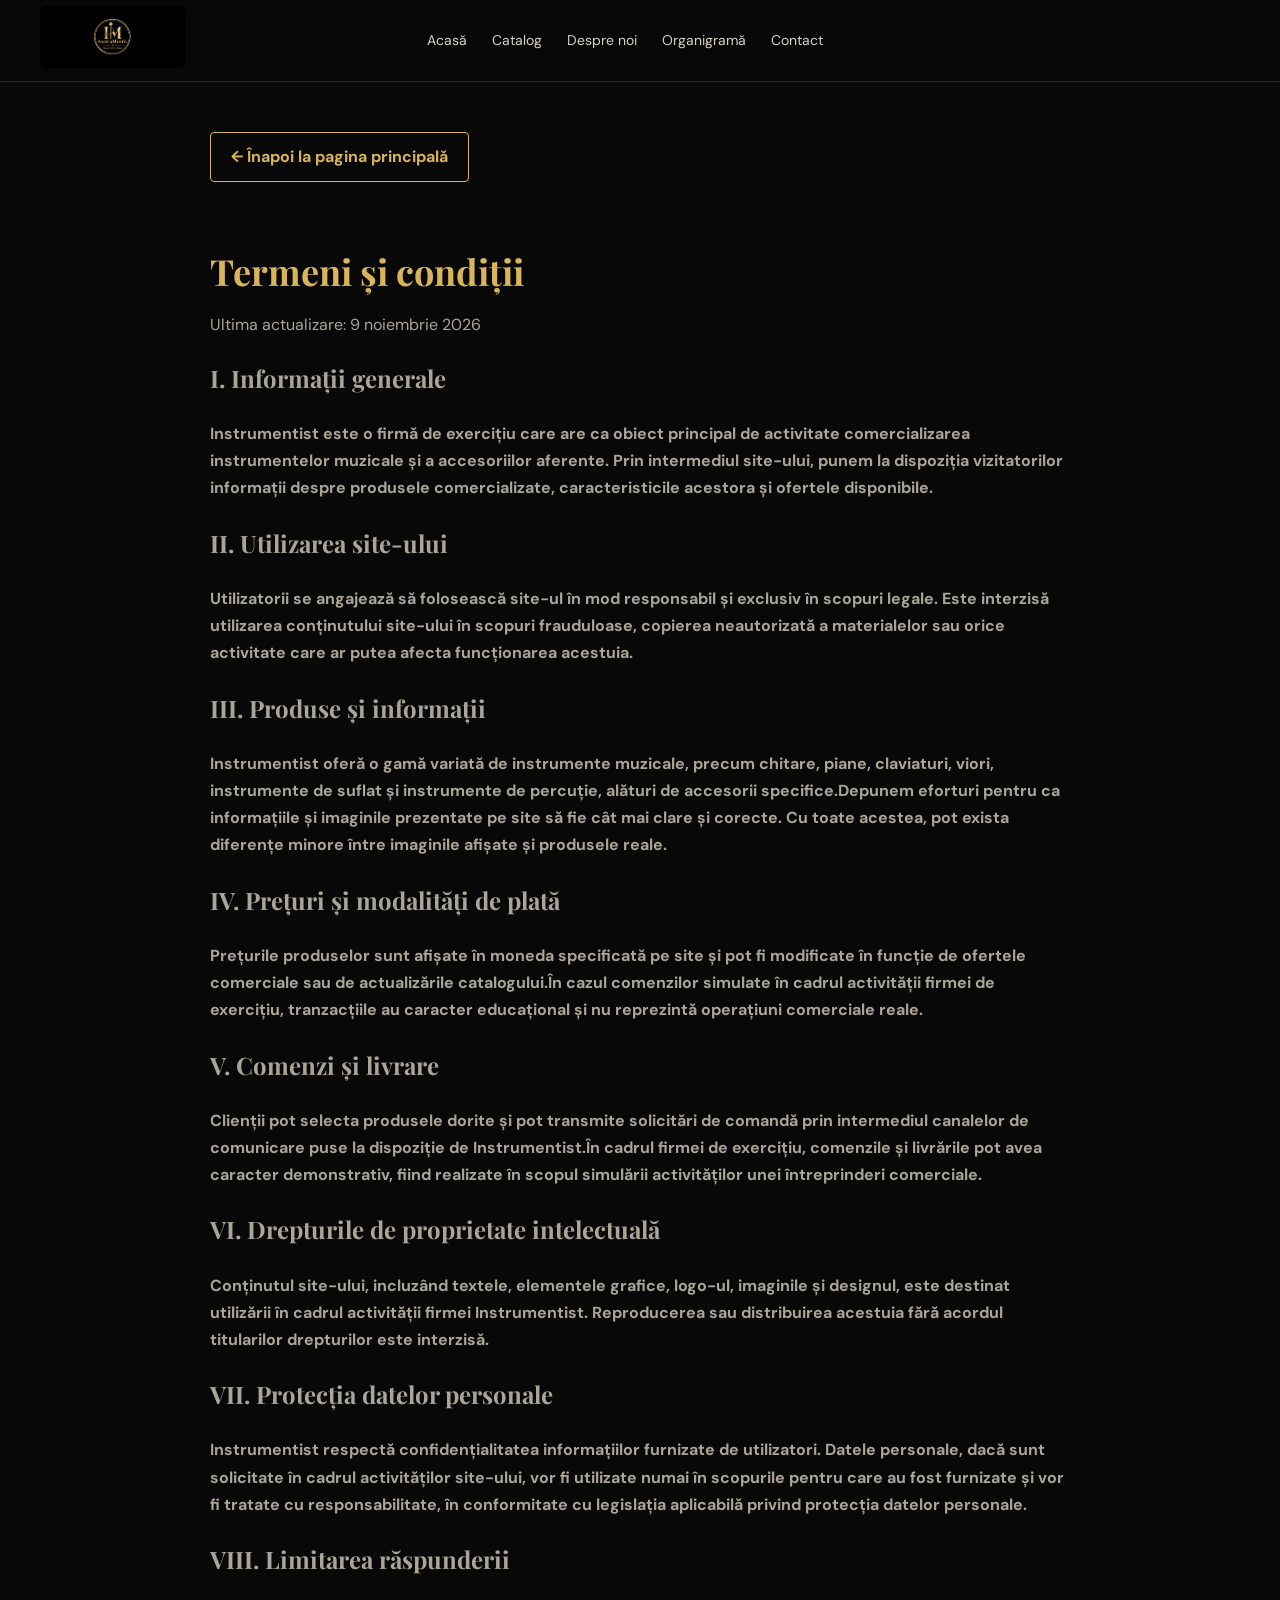
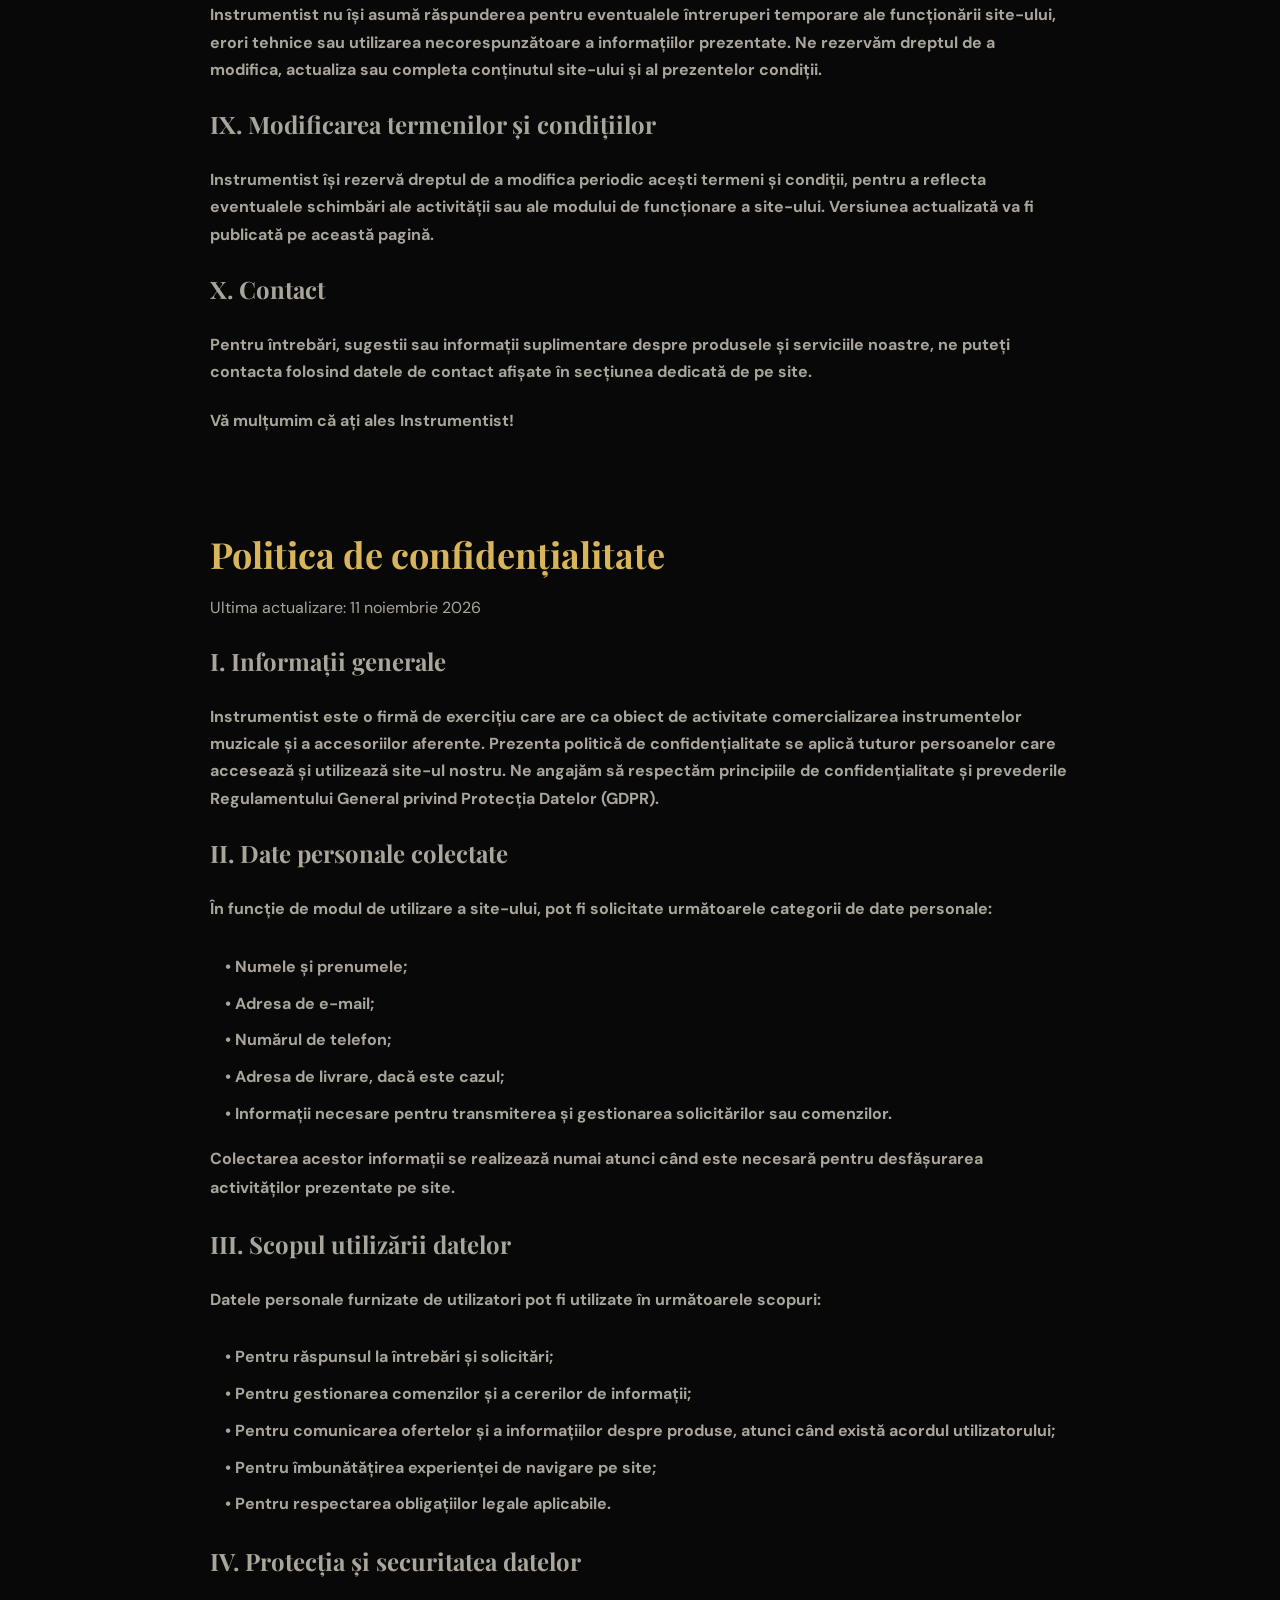
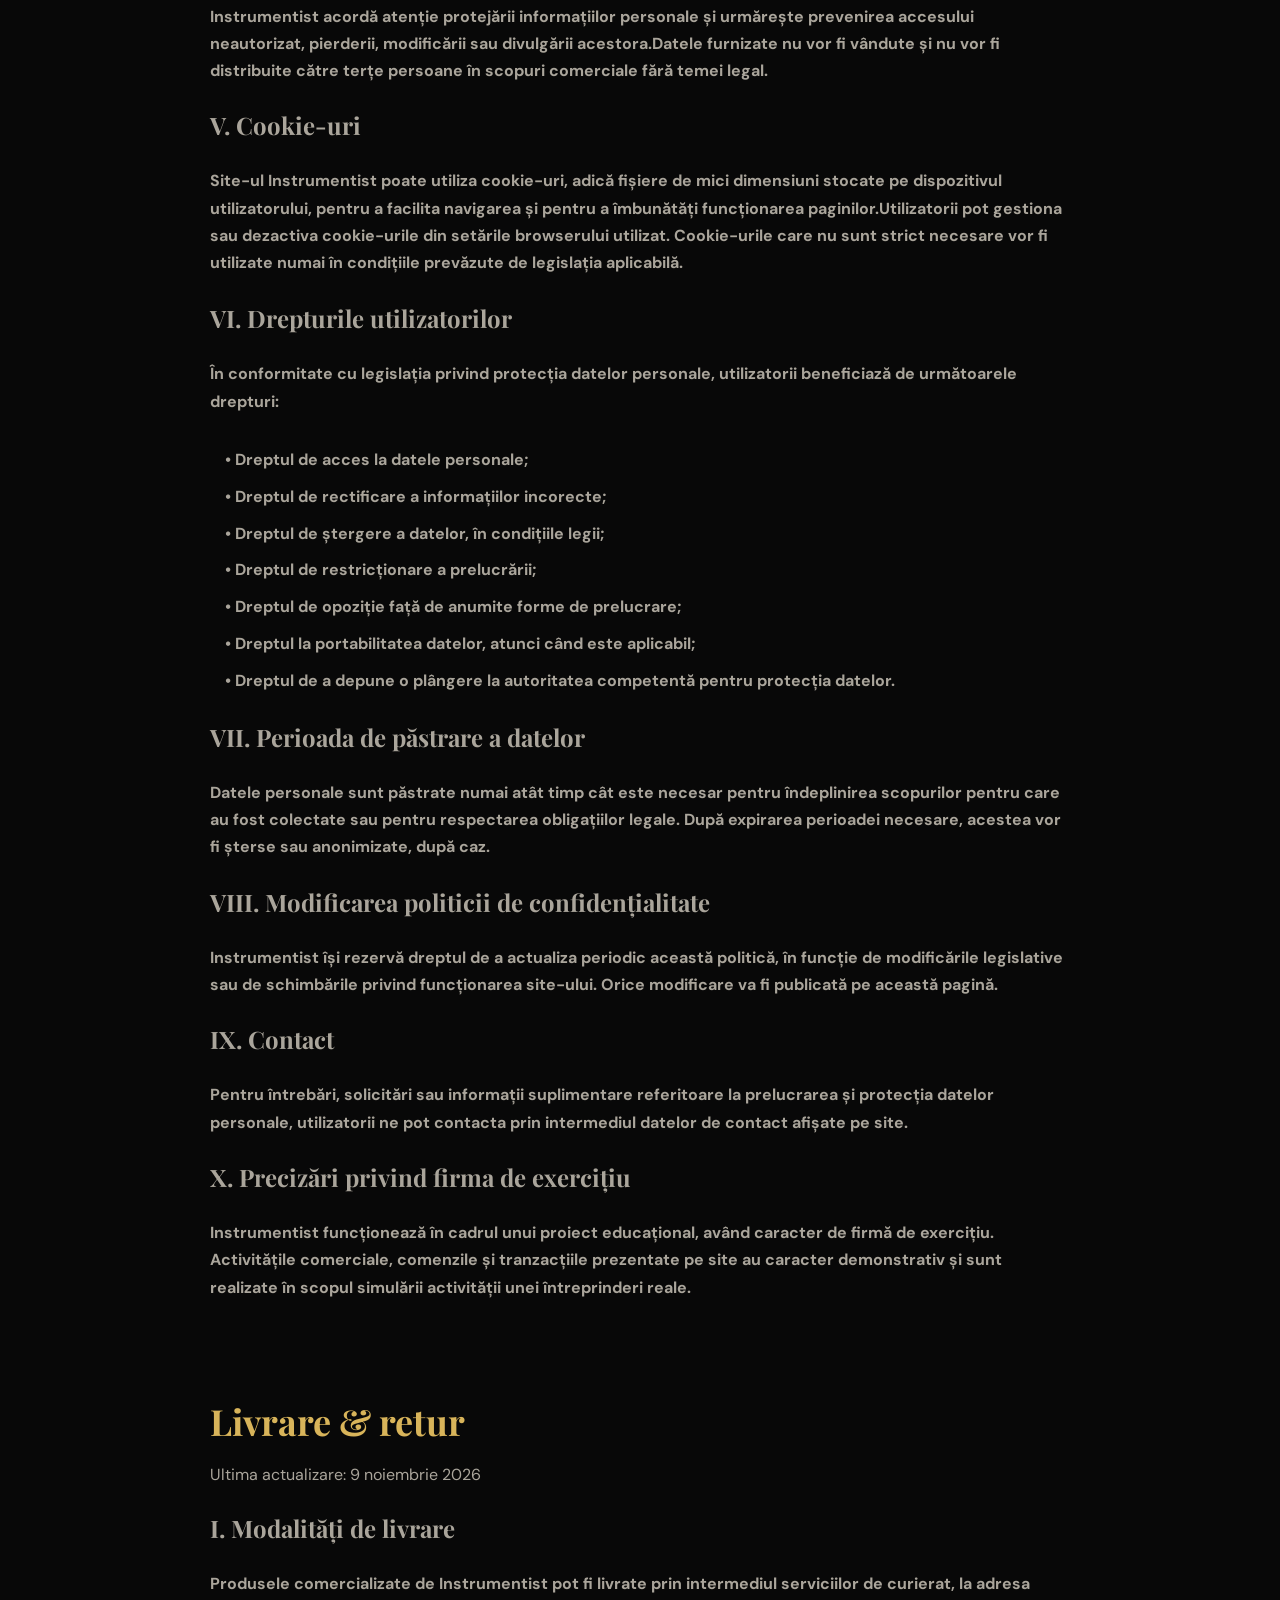
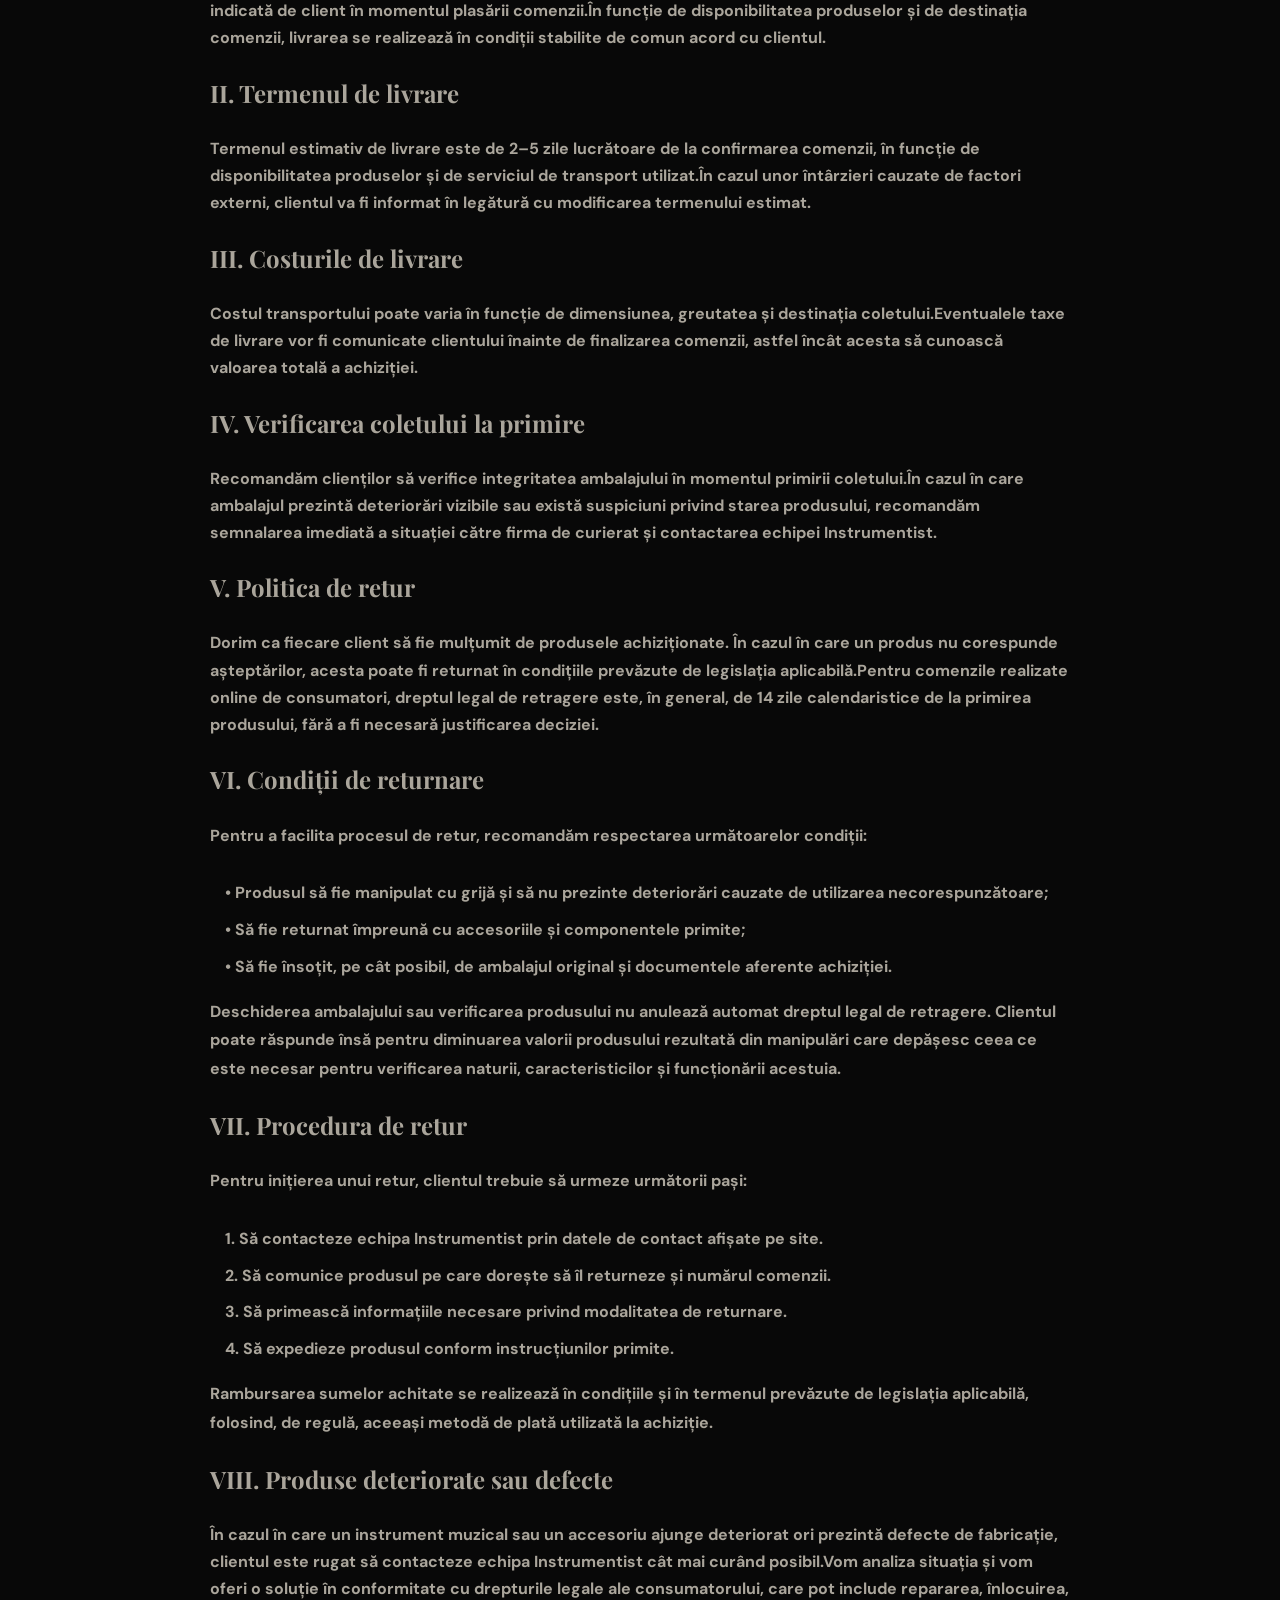
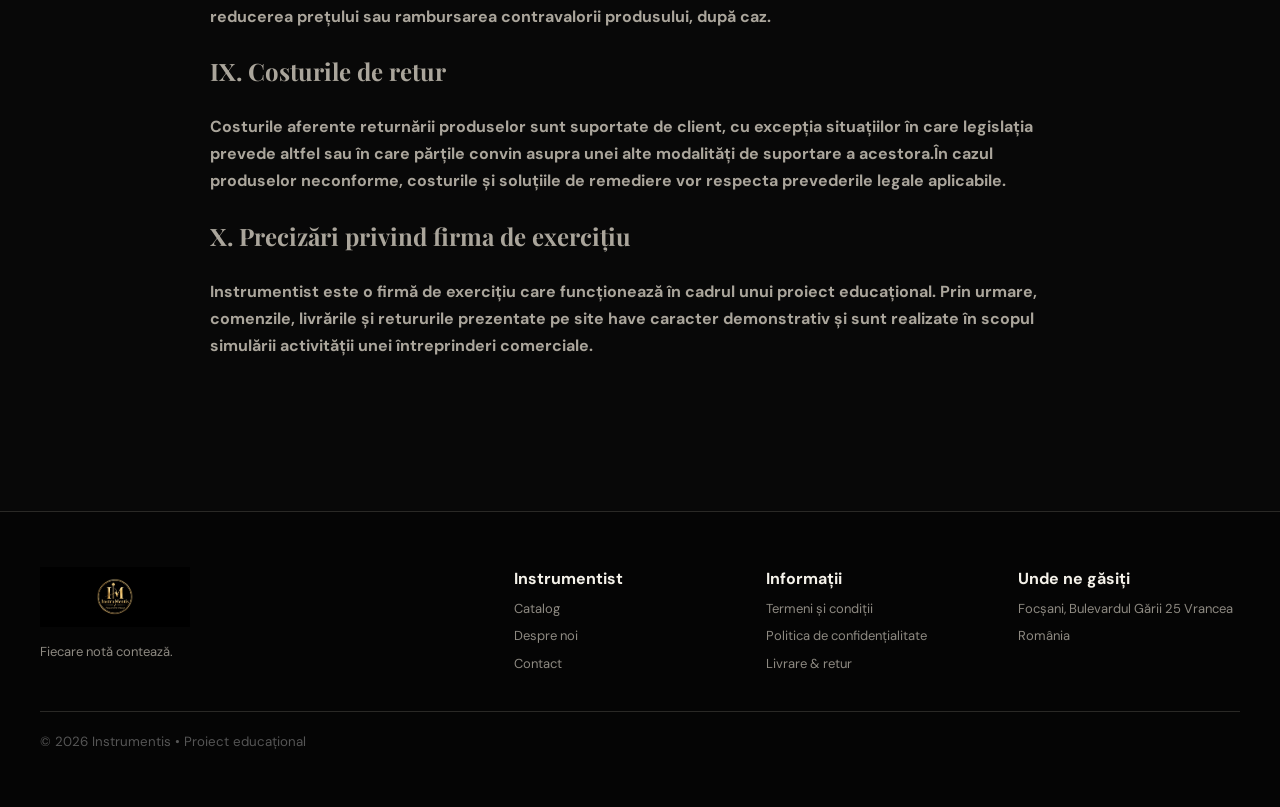
==== termeni.html @ 786c5f3d "Add files via upload" ====
<!DOCTYPE html>
<html lang="ro">
<head>
    <meta charset="utf-8">
    <meta name="viewport" content="width=device-width, initial-scale=1">
    <title>Instrumentis | Informații Legale</title>
    <link rel="stylesheet" href="style.css">
</head>
<body>

<header class="header">
  <a class="brand" href="index.html" aria-label="Instrumentis - pagina principală">
    <img src="assets/logo.jpg" height="100" width="100" alt="Logo Instrumentis">
  </a>
  <nav class="nav" id="nav">
    <a href="index.html#acasa">Acasă</a>
    <a href="index.html#catalog">Catalog</a>
    <a href="index.html#despre">Despre noi</a>
    <a href="index.html#organizare">Organigramă</a>
    <a href="index.html#contact">Contact</a>
  </nav>
  <div class="header-actions" style="visibility: hidden; pointer-events: none;">
    <button class="lang">RO / EN</button>
    <button class="cart-btn">Coș <span>0</span></button>
  </div>
</header>

<main style="max-width: 900px; margin: 50px auto; padding: 0 20px;">
    <!-- Buton de revenire pe pagina principală -->
    <a href="index.html" class="btn outline" style="margin-bottom: 40px;">← Înapoi la pagina principală</a>

    <!--Termeni și condiții -->
    <section id="termeni" style="padding: 0 0 50px 0;">
        <h2 style="font-family: 'Playfair Display', serif; font-size: 36px; color: var(--gold); margin-bottom: 20px;">Termeni și condiții</h2>
        <p style="color: var(--muted); line-height: 1.7;">Ultima actualizare: 9 noiembrie 2026</p>
        <h2 style="color: var(--muted); line-height: 1.7;">I. Informații generale</h2>
        <h4 style="color: var(--muted); line-height: 1.7;">Instrumentist este o firmă de exercițiu care are ca obiect principal de activitate comercializarea instrumentelor muzicale și a accesoriilor aferente. Prin intermediul site-ului, punem la dispoziția vizitatorilor informații despre produsele comercializate, caracteristicile acestora și ofertele disponibile.</h4>
        <h2 style="color:var(--muted); line-height: 1.7;">II. Utilizarea site-ului </h2>
        <h4 style="color: var(--muted); line-height: 1.7;">Utilizatorii se angajează să folosească site-ul în mod responsabil și exclusiv în scopuri legale. Este interzisă utilizarea conținutului site-ului în scopuri frauduloase, copierea neautorizată a materialelor sau orice activitate care ar putea afecta funcționarea acestuia.</h4>
        <h2 style="color:var(--muted); line-height: 1.7;">III. Produse și informații</h2>
        <h4 style="color: var(--muted); line-height: 1.7;">Instrumentist oferă o gamă variată de instrumente muzicale, precum chitare, piane, claviaturi, viori, instrumente de suflat și instrumente de percuție, alături de accesorii specifice.Depunem eforturi pentru ca informațiile și imaginile prezentate pe site să fie cât mai clare și corecte. Cu toate acestea, pot exista diferențe minore între imaginile afișate și produsele reale.</h4>
        <h2 style="color:var(--muted); line-height: 1.7;">IV. Prețuri și modalități de plată</h2>
        <h4 style="color:var(--muted); line-height: 1.7;">Prețurile produselor sunt afișate în moneda specificată pe site și pot fi modificate în funcție de ofertele comerciale sau de actualizările catalogului.În cazul comenzilor simulate în cadrul activității firmei de exercițiu, tranzacțiile au caracter educațional și nu reprezintă operațiuni comerciale reale.</h4>
        <h2 style="color:var(--muted); line-height: 1.7;">V. Comenzi și livrare</h2>
        <h4 style="color:var(--muted); line-height: 1.7;">Clienții pot selecta produsele dorite și pot transmite solicitări de comandă prin intermediul canalelor de comunicare puse la dispoziție de Instrumentist.În cadrul firmei de exercițiu, comenzile și livrările pot avea caracter demonstrativ, fiind realizate în scopul simulării activităților unei întreprinderi comerciale. </h4>
        <h2 style="color:var(--muted); line-height: 1.7;">VI. Drepturile de proprietate intelectuală</h2>
        <h4 style="color:var(--muted); line-height: 1.7;">Conținutul site-ului, incluzând textele, elementele grafice, logo-ul, imaginile și designul, este destinat utilizării în cadrul activității firmei Instrumentist. Reproducerea sau distribuirea acestuia fără acordul titularilor drepturilor este interzisă.</h4>
        <h2 style="color:var(--muted); line-height: 1.7;">VII. Protecția datelor personale</h2>
        <h4 style="color:var(--muted); line-height: 1.7;">Instrumentist respectă confidențialitatea informațiilor furnizate de utilizatori. Datele personale, dacă sunt solicitate în cadrul activităților site-ului, vor fi utilizate numai în scopurile pentru care au fost furnizate și vor fi tratate cu responsabilitate, în conformitate cu legislația aplicabilă privind protecția datelor personale.</h4>
        <h2 style="color:var(--muted); line-height: 1.7;">VIII. Limitarea răspunderii</h2>
        <h4 style="color:var(--muted); line-height: 1.7;">Instrumentist nu își asumă răspunderea pentru eventualele întreruperi temporare ale funcționării site-ului, erori tehnice sau utilizarea necorespunzătoare a informațiilor prezentate. Ne rezervăm dreptul de a modifica, actualiza sau completa conținutul site-ului și al prezentelor condiții.</h4>
        <h2 style="color:var(--muted); line-height: 1.7;">IX. Modificarea termenilor și condițiilor</h2>
        <h4 style="color:var(--muted); line-height: 1.7;">Instrumentist își rezervă dreptul de a modifica periodic acești termeni și condiții, pentru a reflecta eventualele schimbări ale activității sau ale modului de funcționare a site-ului. Versiunea actualizată va fi publicată pe această pagină.</h4>
        <h2 style="color:var(--muted); line-height: 1.7;">X. Contact</h2>
        <h4 style="color:var(--muted); line-height: 1.7;">Pentru întrebări, sugestii sau informații suplimentare despre produsele și serviciile noastre, ne puteți contacta folosind datele de contact afișate în secțiunea dedicată de pe site.</h4>
        <h4 style="color:var(--muted); line-height: 1.7;">Vă mulțumim că ați ales Instrumentist!</h4>
    </section>

    <!--Politica de confidențialitate-->
    <section id="confidentialitate" style="padding: 0 0 50px 0;">
        <h2 style="font-family: 'Playfair Display', serif; font-size: 36px; color: var(--gold); margin-bottom: 20px;">Politica de confidențialitate</h2>
        <p style="color: var(--muted); line-height: 1.7;">Ultima actualizare: 11 noiembrie 2026</p>
        <h2 style="color: var(--muted); line-height: 1.7;">I. Informații generale</h2>
        <h4 style="color: var(--muted); line-height: 1.7;">Instrumentist este o firmă de exercițiu care are ca obiect de activitate comercializarea instrumentelor muzicale și a accesoriilor aferente. Prezenta politică de confidențialitate se aplică tuturor persoanelor care accesează și utilizează site-ul nostru. Ne angajăm să respectăm principiile de confidențialitate și prevederile Regulamentului General privind Protecția Datelor (GDPR).</h4>
        
        <h2 style="color:var(--muted); line-height: 1.7;">II. Date personale colectate</h2>
        <h4 style="color: var(--muted); line-height: 1.8;">
            În funcție de modul de utilizare a site-ului, pot fi solicitate următoarele categorii de date personale:<br><br>
            <span style="display: block; padding-left: 15px; margin-bottom: 8px;">&bull; Numele și prenumele;</span>
            <span style="display: block; padding-left: 15px; margin-bottom: 8px;">&bull; Adresa de e-mail;</span>
            <span style="display: block; padding-left: 15px; margin-bottom: 8px;">&bull; Numărul de telefon;</span>
            <span style="display: block; padding-left: 15px; margin-bottom: 8px;">&bull; Adresa de livrare, dacă este cazul;</span>
            <span style="display: block; padding-left: 15px; margin-bottom: 16px;">&bull; Informații necesare pentru transmiterea și gestionarea solicitărilor sau comenzilor.</span>
            Colectarea acestor informații se realizează numai atunci când este necesară pentru desfășurarea activităților prezentate pe site.
        </h4>

        <h2 style="color:var(--muted); line-height: 1.7;">III. Scopul utilizării datelor</h2>
        <h4 style="color: var(--muted); line-height: 1.8;">
            Datele personale furnizate de utilizatori pot fi utilizate în următoarele scopuri:<br><br>
            <span style="display: block; padding-left: 15px; margin-bottom: 8px;">&bull; Pentru răspunsul la întrebări și solicitări;</span>
            <span style="display: block; padding-left: 15px; margin-bottom: 8px;">&bull; Pentru gestionarea comenzilor și a cererilor de informații;</span>
            <span style="display: block; padding-left: 15px; margin-bottom: 8px;">&bull; Pentru comunicarea ofertelor și a informațiilor despre produse, atunci când există acordul utilizatorului;</span>
            <span style="display: block; padding-left: 15px; margin-bottom: 8px;">&bull; Pentru îmbunătățirea experienței de navigare pe site;</span>
            <span style="display: block; padding-left: 15px;">&bull; Pentru respectarea obligațiilor legale aplicabile.</span>
        </h4>

        <h2 style="color:var(--muted); line-height: 1.7;">IV. Protecția și securitatea datelor</h2>
        <h4 style="color: var(--muted); line-height: 1.7;">Instrumentist acordă atenție protejării informațiilor personale și urmărește prevenirea accesului neautorizat, pierderii, modificării sau divulgării acestora.Datele furnizate nu vor fi vândute și nu vor fi distribuite către terțe persoane în scopuri comerciale fără temei legal.</h4>
        
        <h2 style="color:var(--muted); line-height: 1.7;">V. Cookie-uri</h2>
        <h4 style="color: var(--muted); line-height: 1.7;"> Site-ul Instrumentist poate utiliza cookie-uri, adică fișiere de mici dimensiuni stocate pe dispozitivul utilizatorului, pentru a facilita navigarea și pentru a îmbunătăți funcționarea paginilor.Utilizatorii pot gestiona sau dezactiva cookie-urile din setările browserului utilizat. Cookie-urile care nu sunt strict necesare vor fi utilizate numai în condițiile prevăzute de legislația aplicabilă.</h4>
        
        <h2 style="color:var(--muted); line-height: 1.7;">VI. Drepturile utilizatorilor</h2>
        <h4 style="color: var(--muted); line-height: 1.8;">
            În conformitate cu legislația privind protecția datelor personale, utilizatorii beneficiază de următoarele drepturi:<br><br>
            <span style="display: block; padding-left: 15px; margin-bottom: 8px;">&bull; Dreptul de acces la datele personale;</span>
            <span style="display: block; padding-left: 15px; margin-bottom: 8px;">&bull; Dreptul de rectificare a informațiilor incorecte;</span>
            <span style="display: block; padding-left: 15px; margin-bottom: 8px;">&bull; Dreptul de ștergere a datelor, în condițiile legii;</span>
            <span style="display: block; padding-left: 15px; margin-bottom: 8px;">&bull; Dreptul de restricționare a prelucrării;</span>
            <span style="display: block; padding-left: 15px; margin-bottom: 8px;">&bull; Dreptul de opoziție față de anumite forme de prelucrare;</span>
            <span style="display: block; padding-left: 15px; margin-bottom: 8px;">&bull; Dreptul la portabilitatea datelor, atunci când este aplicabil;</span>
            <span style="display: block; padding-left: 15px;">&bull; Dreptul de a depune o plângere la autoritatea competentă pentru protecția datelor.</span>
        </h4>

        <h2 style="color:var(--muted); line-height: 1.7;">VII. Perioada de păstrare a datelor</h2>
        <h4 style="color:var(--muted); line-height: 1.7;">Datele personale sunt păstrate numai atât timp cât este necesar pentru îndeplinirea scopurilor pentru care au fost colectate sau pentru respectarea obligațiilor legale. După expirarea perioadei necesare, acestea vor fi șterse sau anonimizate, după caz.</h4>
        
        <h2 style="color:var(--muted); line-height: 1.7;">VIII. Modificarea politicii de confidențialitate</h2>
        <h4 style="color:var(--muted); line-height: 1.7;">Instrumentist își rezervă dreptul de a actualiza periodic această politică, în funcție de modificările legislative sau de schimbările privind funcționarea site-ului. Orice modificare va fi publicată pe această pagină.</h4>
        
        <h2 style="color:var(--muted); line-height: 1.7;">IX. Contact</h2> 
        <h4 style="color:var(--muted); line-height: 1.7;">Pentru întrebări, solicitări sau informații suplimentare referitoare la prelucrarea și protecția datelor personale, utilizatorii ne pot contacta prin intermediul datelor de contact afișate pe site.</h4>
        
        <h2 style="color:var(--muted); line-height: 1.7;">X. Precizări privind firma de exercițiu</h2> 
        <h4 style="color:var(--muted); line-height: 1.7;">Instrumentist funcționează în cadrul unui proiect educațional, având caracter de firmă de exercițiu. Activitățile comerciale, comenzile și tranzacțiile prezentate pe site au caracter demonstrativ și sunt realizate în scopul simulării activității unei întreprinderi reale.</h4>
    </section>

    <!--Livrare & retur-->
    <section id="livrare" style="padding: 0 0 50px 0;">
        <h2 style="font-family: 'Playfair Display', serif; font-size: 36px; color: var(--gold); margin-bottom: 20px;">Livrare & retur</h2>
        <p style="color: var(--muted); line-height: 1.7;">Ultima actualizare: 9 noiembrie 2026</p>
        
        <h2 style="color: var(--muted); line-height: 1.7;">I. Modalități de livrare</h2>
        <h4 style="color:var(--muted); line-height: 1.7;">Produsele comercializate de Instrumentist pot fi livrate prin intermediul serviciilor de curierat, la adresa indicată de client în momentul plasării comenzii.În funcție de disponibilitatea produselor și de destinația comenzii, livrarea se realizează în condiții stabilite de comun acord cu clientul.</h4>
        
        <h2 style="color: var(--muted); line-height: 1.7;">II. Termenul de livrare </h2>
        <h4 style="color:var(--muted); line-height: 1.7;">Termenul estimativ de livrare este de 2–5 zile lucrătoare de la confirmarea comenzii, în funcție de disponibilitatea produselor și de serviciul de transport utilizat.În cazul unor întârzieri cauzate de factori externi, clientul va fi informat în legătură cu modificarea termenului estimat.</h4>
        
        <h2 style="color: var(--muted); line-height: 1.7;">III. Costurile de livrare</h2>
        <h4 style="color:var(--muted); line-height: 1.7;">Costul transportului poate varia în funcție de dimensiunea, greutatea și destinația coletului.Eventualele taxe de livrare vor fi comunicate clientului înainte de finalizarea comenzii, astfel încât acesta să cunoască valoarea totală a achiziției.</h4>
        
        <h2 style="color: var(--muted); line-height: 1.7;">IV. Verificarea coletului la primire</h2>
        <h4 style="color:var(--muted); line-height: 1.7;">Recomandăm clienților să verifice integritatea ambalajului în momentul primirii coletului.În cazul în care ambalajul prezintă deteriorări vizibile sau există suspiciuni privind starea produsului, recomandăm semnalarea imediată a situației către firma de curierat și contactarea echipei Instrumentist.</h4>
        
        <h2 style="color: var(--muted); line-height: 1.7;">V. Politica de retur</h2>
        <h4 style="color:var(--muted); line-height: 1.7;">Dorim ca fiecare client să fie mulțumit de produsele achiziționate. În cazul în care un produs nu corespunde așteptărilor, acesta poate fi returnat în condițiile prevăzute de legislația aplicabilă.Pentru comenzile realizate online de consumatori, dreptul legal de retragere este, în general, de 14 zile calendaristice de la primirea produsului, fără a fi necesară justificarea deciziei.</h4>
        
        <h2 style="color: var(--muted); line-height: 1.7;">VI. Condiții de returnare</h2>
        <h4 style="color: var(--muted); line-height: 1.8;">
            Pentru a facilita procesul de retur, recomandăm respectarea următoarelor condiții:<br><br>
            <span style="display: block; padding-left: 15px; margin-bottom: 8px;">&bull; Produsul să fie manipulat cu grijă și să nu prezinte deteriorări cauzate de utilizarea necorespunzătoare;</span>
            <span style="display: block; padding-left: 15px; margin-bottom: 8px;">&bull; Să fie returnat împreună cu accesoriile și componentele primite;</span>
            <span style="display: block; padding-left: 15px; margin-bottom: 16px;">&bull; Să fie însoțit, pe cât posibil, de ambalajul original și documentele aferente achiziției.</span>
            Deschiderea ambalajului sau verificarea produsului nu anulează automat dreptul legal de retragere. Clientul poate răspunde însă pentru diminuarea valorii produsului rezultată din manipulări care depășesc ceea ce este necesar pentru verificarea naturii, caracteristicilor și funcționării acestuia.
        </h4>
        
        <h2 style="color: var(--muted); line-height: 1.7;">VII. Procedura de retur</h2>
        <h4 style="color: var(--muted); line-height: 1.8;">
            Pentru inițierea unui retur, clientul trebuie să urmeze următorii pași:<br><br>
            <span style="display: block; padding-left: 15px; margin-bottom: 8px;">1. Să contacteze echipa Instrumentist prin datele de contact afișate pe site.</span>
            <span style="display: block; padding-left: 15px; margin-bottom: 8px;">2. Să comunice produsul pe care dorește să îl returneze și numărul comenzii.</span>
            <span style="display: block; padding-left: 15px; margin-bottom: 8px;">3. Să primească informațiile necesare privind modalitatea de returnare.</span>
            <span style="display: block; padding-left: 15px; margin-bottom: 16px;">4. Să expedieze produsul conform instrucțiunilor primite.</span>
            Rambursarea sumelor achitate se realizează în condițiile și în termenul prevăzute de legislația aplicabilă, folosind, de regulă, aceeași metodă de plată utilizată la achiziție.
        </h4>
        
        <h2 style="color: var(--muted); line-height: 1.7;">VIII. Produse deteriorate sau defecte</h2>
        <h4 style="color:var(--muted); line-height: 1.7;">În cazul în care un instrument muzical sau un accesoriu ajunge deteriorat ori prezintă defecte de fabricație, clientul este rugat să contacteze echipa Instrumentist cât mai curând posibil.Vom analiza situația și vom oferi o soluție în conformitate cu drepturile legale ale consumatorului, care pot include repararea, înlocuirea, reducerea prețului sau rambursarea contravalorii produsului, după caz.</h4>
        
        <h2 style="color: var(--muted); line-height: 1.7;">IX. Costurile de retur</h2>
        <h4 style="color:var(--muted); line-height: 1.7;">Costurile aferente returnării produselor sunt suportate de client, cu excepția situațiilor în care legislația prevede altfel sau în care părțile convin asupra unei alte modalități de suportare a acestora.În cazul produselor neconforme, costurile și soluțiile de remediere vor respecta prevederile legale aplicabile.</h4>
        
        <h2 style="color: var(--muted); line-height: 1.7;">X. Precizări privind firma de exercițiu</h2>
        <h4 style="color:var(--muted); line-height: 1.7;">Instrumentist este o firmă de exercițiu care funcționează în cadrul unui proiect educațional. Prin urmare, comenzile, livrările și retururile prezentate pe site have caracter demonstrativ și sunt realizate în scopul simulării activității unei întreprinderi comerciale.</h4>
    </section>
</main>

<footer style="margin-top: 80px;">
    <div>
        <img src="assets/logo.jpg" alt="Instrumentis">
        <p>Fiecare notă contează.</p>
    </div>
    <div>
        <b>Instrumentist</b>
        <a href="index.html#catalog">Catalog</a>
        <a href="index.html#despre">Despre noi</a>
        <a href="index.html#contact">Contact</a>
    </div>
    <div>
        <b>Informații</b>
        <a href="termeni.html#termeni">Termeni și condiții</a>
        <a href="termeni.html#confidentialitate">Politica de confidențialitate</a>
        <a href="termeni.html#livrare">Livrare & retur</a>
    </div>
    <div>
        <b>Unde ne găsiți</b>
        <span>Focșani, Bulevardul Gării 25 Vrancea</span>
        <span>România</span>
    </div>
    <small>© 2026 Instrumentis • Proiect educațional</small>
</footer>

</body>
</html>
---- style.css ----
@import url('https://fonts.googleapis.com/css2?family=DM+Sans:wght@400;500;600;700&family=Playfair+Display:wght@600;700&display=swap');
:root{--bg:#080808;--panel:#111;--panel2:#161616;--gold:#d8b45a;--gold2:#f0d58a;--text:#f5f2ea;--muted:#aaa59b;--line:#2a2926;--white:#fff;--max:1200px}
*{box-sizing:border-box}html{scroll-behavior:smooth}body{margin:0;background:var(--bg);color:var(--text);font-family:'DM Sans',Arial,sans-serif;line-height:1.5}a{text-decoration:none;color:inherit}button,input,select,textarea{font:inherit}.announcement{padding:8px;text-align:center;background:#0e0e0e;border-bottom:1px solid var(--line);font-size:12px;letter-spacing:.08em;color:var(--muted)}
.header{height:82px;display:flex;align-items:center;justify-content:space-between;gap:25px;padding:0 max(22px,calc((100vw - var(--max))/2));position:sticky;top:0;z-index:20;background:rgba(8,8,8,.94);backdrop-filter:blur(12px);border-bottom:1px solid var(--line)}
.brand img{width:145px;height:62px;object-fit:contain;background:#000;border-radius:6px}.nav{display:flex;gap:25px;font-size:14px}.nav a{color:#d6d1c7}.nav a:hover{color:var(--gold)}.header-actions{display:flex;align-items:center;gap:9px}.lang,.cart-btn,.menu{border:1px solid var(--line);background:#111;color:var(--text);padding:9px 13px;border-radius:5px;cursor:pointer}.cart-btn span{background:var(--gold);color:#090909;border-radius:99px;padding:1px 6px;margin-left:4px;font-size:11px}.menu{display:none}
.hero{max-width:var(--max);margin:auto;min-height:650px;display:grid;grid-template-columns:1fr 1fr;align-items:center;gap:30px;padding:70px 25px}.eyebrow{color:var(--gold);font-size:11px;letter-spacing:.22em;font-weight:700;margin:0 0 13px}.hero h1,h2{font-family:'Playfair Display',serif;line-height:1.08}.hero h1{font-size:clamp(48px,7vw,82px);margin:0 0 20px}.hero h1 span{color:var(--gold)}.lead{max-width:560px;font-size:19px;color:var(--muted)}.hero-actions{display:flex;gap:12px;margin:30px 0}.btn{display:inline-flex;align-items:center;justify-content:center;border:1px solid var(--gold);padding:12px 20px;border-radius:4px;cursor:pointer;font-weight:700}.gold{background:var(--gold);color:#080808}.outline{background:transparent;color:var(--gold)}.trust{display:flex;gap:20px;color:#b8b3aa;font-size:12px}.hero-art{height:510px;border:1px solid #292824;background:radial-gradient(circle at 70% 30%,#2b2415,#080808 65%);display:flex;align-items:center;justify-content:center;overflow:hidden}.hero-art img{width:100%;height:100%;object-fit:cover}
section{padding:90px max(22px,calc((100vw - var(--max))/2))}.categories,.catalog,.org{background:#0d0d0d}.section-head h2{font-size:42px;margin:0}.section-head.row{display:flex;justify-content:space-between;align-items:end;gap:20px}.cat-grid{display:grid;grid-template-columns:repeat(4,1fr);margin-top:35px;border-top:1px solid var(--line);border-left:1px solid var(--line)}.cat-grid button{min-height:125px;background:#101010;color:var(--text);border:0;border-right:1px solid var(--line);border-bottom:1px solid var(--line);padding:24px;text-align:left;cursor:pointer;transition:.2s}.cat-grid button:hover{background:#171717}.cat-grid b{color:var(--gold);font-size:11px}.cat-grid span{display:block;margin-top:28px;font-size:17px;font-weight:600}
.filters{display:flex;gap:10px}.filters input,.filters select{background:#121212;border:1px solid var(--line);color:var(--text);padding:11px 13px;border-radius:4px;min-width:210px}.product-grid{display:grid;grid-template-columns:repeat(4,1fr);gap:18px;margin-top:35px}.product{background:#121212;border:1px solid var(--line);overflow:hidden;position:relative}.product-img{height:210px;background:#090909}.product-img {
    height: 210px;
    background: #090909;
    display: flex;
    align-items: center;
    justify-content: center;
    padding: 10px; /* adaugă puțin spațiu pe margini ca să nu atingă marginile cardului */
}

.product-img img {
    width: 100%;
    height: 100%;
    object-fit: contain; /* afișează chitara întreagă fără să o mai taie */
    transition: transform .55s ease;
}.product-body{padding:17px}.product-cat{color:var(--gold);font-size:10px;letter-spacing:.12em;text-transform:uppercase}.product h3{margin:7px 0 4px;font-size:19px}.product p{margin:0 0 14px;color:var(--muted);font-size:13px;min-height:40px}.product-bottom{display:flex;justify-content:space-between;align-items:center;gap:8px}.price{font-weight:800;color:var(--gold2)}.add{background:transparent;border:1px solid var(--gold);color:var(--gold);padding:7px 10px;border-radius:3px;cursor:pointer}.updated{font-size:11px;color:#777;margin-top:22px}
.feature{display:grid;grid-template-columns:1fr 1.5fr;gap:70px;align-items:start}.feature h2,.about h2,.contact h2{font-size:44px;margin:0}.feature-list{display:grid;grid-template-columns:repeat(3,1fr);gap:20px}.feature-list article{border-top:1px solid var(--gold);padding-top:16px}.feature-list b{color:var(--gold);font-size:11px}.feature-list h3{margin:15px 0 5px}.feature-list p,.about p,.contact p{color:var(--muted)}
.about{display:grid;grid-template-columns:1fr 1fr;gap:80px;background:#101010}.org-chart{text-align:center;margin-top:40px}.org-box{background:#151515;border:1px solid #39352c;padding:18px 22px;border-radius:4px}.org-box.main{display:inline-block;border-color:var(--gold);font-weight:700}.org-line{height:40px;width:1px;background:var(--gold);margin:auto}.org-row{display:grid;grid-template-columns:repeat(4,1fr);gap:12px}.location{display:grid;grid-template-columns:1fr 1fr;gap:50px;align-items:center}.location h2{font-size:46px;margin:0}.map-card{min-height:260px;border:1px solid var(--line);background:radial-gradient(circle at 50% 50%,#302715,#101010 70%);display:flex;flex-direction:column;align-items:center;justify-content:center;gap:6px}.map-card span{font-size:40px}.map-card b{font-size:22px}.map-card small{color:var(--muted)}
.contact{display:grid;grid-template-columns:1fr 1fr;gap:80px;background:#0d0d0d}.contact-details{display:grid;grid-template-columns:repeat(3,1fr);gap:15px;margin-top:35px}.contact-details p{font-size:13px}.contact form{display:flex;flex-direction:column;gap:15px}.contact label{font-size:12px;color:var(--muted)}.contact input,.contact textarea{display:block;width:100%;margin-top:7px;background:#121212;color:var(--text);border:1px solid var(--line);padding:12px;border-radius:4px;resize:vertical}.form-note{font-size:12px;margin:0}
footer{padding:55px max(22px,calc((100vw - var(--max))/2));background:#050505;border-top:1px solid var(--line);display:grid;grid-template-columns:2fr 1fr 1fr 1fr;gap:30px;position:relative}footer img{width:150px;height:60px;object-fit:contain;background:#000}footer p,footer span,footer a{display:block;color:#8e8a82;font-size:13px;margin:8px 0}footer a:hover{color:var(--gold)}footer>small{grid-column:1/-1;border-top:1px solid var(--line);padding-top:20px;color:#555}
.cart{position:fixed;right:-430px;top:0;width:430px;max-width:94vw;height:100vh;background:#101010;z-index:50;padding:25px;transition:.3s;box-shadow:-20px 0 60px #000}.cart.open{right:0}.cart-head{display:flex;justify-content:space-between;align-items:center;border-bottom:1px solid var(--line);padding-bottom:15px}.cart-head button,.modal-close{background:none;border:0;color:#fff;font-size:30px;cursor:pointer}.cart-item{display:grid;grid-template-columns:70px 1fr auto;gap:10px;padding:15px 0;border-bottom:1px solid var(--line)}.cart-item img{width:70px;height:55px;object-fit:cover}.cart-item small{color:var(--muted)}.qty button{background:#1c1c1c;color:#fff;border:1px solid var(--line);width:24px;height:24px}.cart-total{display:flex;justify-content:space-between;margin:25px 0;font-size:19px}.full{width:100%}.secure{font-size:11px;color:#777;text-align:center}.overlay{position:fixed;inset:0;background:#0008;z-index:40;display:none}.overlay.show{display:block}.modal{position:fixed;z-index:60;inset:50% auto auto 50%;transform:translate(-50%,-50%);width:min(800px,92vw);background:#111;border:1px solid #39352c;display:none;padding:30px}.modal.show{display:block}.modal-close{position:absolute;right:12px;top:5px}.modal-content{display:grid;grid-template-columns:1fr 1fr;gap:25px}.modal-content img {
    width: 100%;
    height: 320px;
    object-fit: contain; /* afișează imaginea întreagă */
    background: #090909;  /* pune un fundal închis în spațiile rămase libere */
}.modal h2{font-size:36px;margin:0 0 10px}.specs{display:flex;flex-wrap:wrap;gap:8px;margin:20px 0}.specs span{border:1px solid var(--line);padding:5px 8px;color:#bbb;font-size:11px}.toast{position:fixed;bottom:25px;left:50%;transform:translateX(-50%) translateY(20px);background:var(--gold);color:#080808;padding:10px 18px;border-radius:4px;opacity:0;pointer-events:none;transition:.25s;z-index:100;font-weight:700}.toast.show{opacity:1;transform:translateX(-50%) translateY(0)}
@media(max-width:900px){.nav{display:none}.menu{display:block}.nav.mobile{display:flex;position:absolute;top:82px;left:0;right:0;background:#0b0b0b;padding:18px 25px;flex-direction:column;border-bottom:1px solid var(--line)}.hero,.feature,.about,.location,.contact{grid-template-columns:1fr}.hero-art{height:350px}.cat-grid,.product-grid{grid-template-columns:repeat(2,1fr)}.feature-list{grid-template-columns:1fr}.contact-details{grid-template-columns:1fr}.org-row{grid-template-columns:1fr 1fr}footer{grid-template-columns:1fr 1fr}.section-head.row{align-items:stretch;flex-direction:column}.filters{flex-wrap:wrap}}
@media(max-width:560px){.header{height:70px}.brand img{width:120px;height:52px}.hero{padding-top:45px}.hero h1{font-size:48px}.cat-grid,.product-grid,.org-row{grid-template-columns:1fr}.filters input,.filters select{width:100%;min-width:0}.hero-art{height:270px}section{padding-top:60px;padding-bottom:60px}.modal-content{grid-template-columns:1fr}.modal-content img{height:220px}footer{grid-template-columns:1fr}}
/* =========================
   ANIMATII INSTRUMENTIS
   ========================= */

/* Apariție generală */
@keyframes fadeUp {
    from {
        opacity: 0;
        transform: translateY(35px);
    }
    to {
        opacity: 1;
        transform: translateY(0);
    }
}

@keyframes fadeLeft {
    from {
        opacity: 0;
        transform: translateX(-45px);
    }
    to {
        opacity: 1;
        transform: translateX(0);
    }
}

@keyframes fadeRight {
    from {
        opacity: 0;
        transform: translateX(45px);
    }
    to {
        opacity: 1;
        transform: translateX(0);
    }
}

/* Hero */
.hero-copy {
    animation: fadeLeft 1s ease forwards;
}

.hero-art {
    animation: fadeRight 1s ease forwards;
}

/* Logo */
.brand img {
    transition: transform 0.4s ease, filter 0.4s ease;
}

.brand img:hover {
    transform: scale(1.06);
    filter: drop-shadow(0 0 12px rgba(216,180,90,.5));
}

/* Butoane */
.btn {
    transition:
        transform 0.25s ease,
        box-shadow 0.25s ease,
        background 0.25s ease;
}

.btn:hover {
    transform: translateY(-4px);
    box-shadow: 0 10px 25px rgba(216,180,90,.18);
}

.btn:active {
    transform: translateY(-1px) scale(.98);
}

/* Categorii */
.cat-grid button {
    position: relative;
    overflow: hidden;
    transition:
        transform .3s ease,
        background .3s ease,
        border-color .3s ease;
}

.cat-grid button::before {
    content: "";
    position: absolute;
    left: 0;
    bottom: 0;
    width: 0;
    height: 2px;
    background: #d8b45a;
    transition: width .35s ease;
}

.cat-grid button:hover {
    transform: translateY(-6px);
    background: #171717;
    border-color: #4a412e;
}

.cat-grid button:hover::before {
    width: 100%;
}

.cat-grid button b {
    transition: transform .3s ease;
}

.cat-grid button:hover b {
    display: inline-block;
    transform: translateX(6px);
}

/* Produse */
.product {
    transition:
        transform .35s ease,
        box-shadow .35s ease,
        border-color .35s ease;
}

.product:hover {
    transform: translateY(-9px);
    border-color: #d8b45a;
    box-shadow: 0 18px 45px rgba(0,0,0,.45);
}

.product-img {
    overflow: hidden;
}

.product-img img {
    transition: transform .55s ease;
}

.product:hover .product-img img {
    transform: scale(1.08);
}

.add {
    transition:
        background .25s ease,
        color .25s ease,
        transform .25s ease;
}

.add:hover {
    background: #d8b45a;
    color: #080808;
    transform: translateY(-2px);
}

/* Titluri */
.section-head h2,
.feature h2,
.about h2,
.contact h2 {
    transition: color .3s ease;
}

.section-head:hover h2 {
    color: #d8b45a;
}

/* Feature cards */
.feature-list article {
    transition:
        transform .3s ease,
        padding-left .3s ease;
}

.feature-list article:hover {
    transform: translateY(-7px);
    padding-left: 8px;
}

/* Organigramă */

.org-box {
    position: relative;
    background: #141414;
    border: 1px solid #2a2a2a;
    animation: none !important; 
    transition: 
        transform 0.35s cubic-bezier(0.16, 1, 0.3, 1), 
        background 0.35s ease, 
        border-color 0.35s ease,
        box-shadow 0.35s ease;
}

.org-box:hover {
    transform: translateY(-6px);
    background: #1c1c1c;
    border-color: #d8b45a;
    box-shadow: 0 12px 30px rgba(216, 180, 90, 0.12);
}




/* Contact inputs */
.contact input,
.contact textarea {
    transition:
        border-color .25s ease,
        box-shadow .25s ease;
}

.contact input:focus,
.contact textarea:focus {
    outline: none;
    border-color: #d8b45a;
    box-shadow: 0 0 0 3px rgba(216,180,90,.08);
}

/* Map */
.map-card {
    transition:
        transform .35s ease,
        border-color .35s ease;
}

.map-card:hover {
    transform: scale(1.02);
    border-color: #d8b45a;
}

.map-card span {
    transition: transform .4s ease;
}

.map-card:hover span {
    transform: translateY(-8px) scale(1.15);
}

/* Navigare */
.nav a {
    position: relative;
}

.nav a::after {
    content: "";
    position: absolute;
    left: 0;
    bottom: -7px;
    width: 0;
    height: 1px;
    background: #d8b45a;
    transition: width .3s ease;
}

.nav a:hover::after {
    width: 100%;
}

/* Coș */
.cart-btn {
    transition: transform .25s ease, border-color .25s ease;
}

.cart-btn:hover {
    transform: translateY(-2px);
    border-color: #d8b45a;
}

.cart-item {
    transition: background .25s ease;
}

.cart-item:hover {
    background: #171717;
}

/* Toast */
.toast {
    box-shadow: 0 10px 35px rgba(0,0,0,.5);
}

/* Scroll reveal */
.reveal {
    opacity: 0;
    transform: translateY(35px);
    transition:
        opacity .8s ease,
        transform .8s ease;
}

.reveal.visible {
    opacity: 1;
    transform: translateY(0);
}

/* Delay-uri pentru produse */
.product:nth-child(1) { transition-delay: .05s; }
.product:nth-child(2) { transition-delay: .10s; }
.product:nth-child(3) { transition-delay: .15s; }
.product:nth-child(4) { transition-delay: .20s; }
.product:nth-child(5) { transition-delay: .25s; }
.product:nth-child(6) { transition-delay: .30s; }
.product:nth-child(7) { transition-delay: .35s; }
.product:nth-child(8) { transition-delay: .40s; }

/* Efect subtil pe logo/hero */
.hero-art img {
    transition: transform 1s ease;
}

.hero-art:hover img {
    transform: scale(1.035);
}

/* Respectă utilizatorii care dezactivează animațiile */
@media (prefers-reduced-motion: reduce) {
    *,
    *::before,
    *::after {
        animation-duration: 0.01ms !important;
        animation-iteration-count: 1 !important;
        transition-duration: 0.01ms !important;
        scroll-behavior: auto !important;
    }
}
/* Schimbare limba */
#google_translate_element,
.goog-te-gadget-icon,
.goog-te-banner-frame,
.skiptranslate {
  display: none !important;
  visibility: hidden !important;
  opacity: 0 !important;
  width: 0 !important;
  height: 0 !important;
  overflow: hidden !important;
}

body {
  top: 0 !important;
  position: static !important;
}/* ================================================= */
/* ALINIERE PERFECTĂ CARDURI PRODUSE                 */
/* ================================================= */

.product-grid {
    align-items: stretch; /* Forțează toate cardurile de pe rând să aibă aceeași înălțime */
}

.product {
    display: flex;
    flex-direction: column;
    height: 100%;
}

.product-body {
    display: flex;
    flex-direction: column;
    flex-grow: 1;
}

.product-body p {
    flex-grow: 1; /* Ocupă spațiul rămas astfel încât butoanele să cadă la aceeași linie */
}

.product-bottom {
    margin-top: auto; /* Împinge zona de preț și butoane fix la baza cardului */
}


/* Importăm un font serif elegant pentru titlu, similar cu cel din logo */
@import url('https://fonts.googleapis.com/css2?family=Cinzel:wght@600;700&family=Plus+Jakarta+Sans:wght@400;500;600&display=swap');

/* Fundalul întunecat cu efect de estompare */
.popup-overlay {
  display: none;
  position: fixed;
  top: 0;
  left: 0;
  width: 100%;
  height: 100%;
  background-color: rgba(0, 0, 0, 0.82);
  backdrop-filter: blur(8px);
  -webkit-backdrop-filter: blur(8px);
  z-index: 99999;
  justify-content: center;
  align-items: center;
  padding: 20px;
  box-sizing: border-box;
  animation: fadeIn 0.35s ease-out forwards;
}

/* Caseta principală neagră cu bordură aurie */
.popup-container {
  position: relative;
  background: radial-gradient(circle at top left, #161616 0%, #050505 100%);
  width: 100%;
  max-width: 480px;
  border-radius: 24px;
  padding: 55px 32px 32px 32px;
  border: 1px solid rgba(212, 175, 55, 0.45);
  box-shadow: 0 25px 50px rgba(0, 0, 0, 0.9), 0 0 25px rgba(212, 175, 55, 0.15);
  font-family: 'Plus Jakarta Sans', sans-serif;
  color: #f3e5ab;
  text-align: left;
  animation: scaleUp 0.35s cubic-bezier(0.16, 1, 0.3, 1) forwards;
}

/* Emblemă flotantă în colțul stânga-sus pentru logo */
.popup-logo-badge {
  position: absolute;
  top: -45px;
  left: 50%;
  transform: translateX(-50%);
  width: 90px;
  height: 90px;
  background-color: #000000;
  border-radius: 50%;
  display: flex;
  justify-content: center;
  align-items: center;
  border: 2px solid #d4af37;
  box-shadow: 0 10px 25px rgba(0, 0, 0, 0.9), 0 0 20px rgba(212, 175, 55, 0.4);
  overflow: hidden;
  padding: 0; /* Fără spațiu interior, lăsăm imaginea să umple tot cercul */
}

/* Imaginea logo-ului */
.popup-logo-img {
  width: 200%;
  height: 200%;
  object-fit: cover; /* Umple perfect cercul, fără margini goale */
  border-radius: 50%;
  image-rendering: -webkit-optimize-contrast;
}
/* Butonul de închidere (X) */
.popup-close {
  position: absolute;
  top: 18px;
  right: 18px;
  background: rgba(212, 175, 55, 0.1);
  border: 1px solid rgba(212, 175, 55, 0.3);
  width: 34px;
  height: 34px;
  border-radius: 50%;
  font-size: 20px;
  color: #d4af37;
  cursor: pointer;
  display: flex;
  align-items: center;
  justify-content: center;
  transition: all 0.25s ease;
}

.popup-close:hover {
  background: rgba(212, 175, 55, 0.25);
  color: #fff3c4;
  transform: rotate(90deg);
}

.popup-header h2 {
  margin: 0 0 6px 0;
  font-family: 'Cinzel', serif;
  font-size: 25px;
  font-weight: 700;
  background: linear-gradient(135deg, #fceabb 0%, #d4af37 50%, #aa7c11 100%);
  background-clip: text;                  /* Proprietatea standard adăugată */
  -webkit-background-clip: text;          /* Pentru compatibilitate WebKit (Safari, Chrome) */
  -webkit-text-fill-color: transparent;
  letter-spacing: 0.5px;
}

.popup-subtitle {
  margin: 0 0 22px 0;
  font-size: 14px;
  color: #b89f5d;
  border-bottom: 1px solid rgba(212, 175, 55, 0.2);
  padding-bottom: 14px;
}

.popup-subtitle strong {
  color: #f5d77f;
}

/* Textul din corp (Gold deschis, ușor de citit pe negru) */
.popup-body p {
  font-size: 15px;
  line-height: 1.65;
  color: #e6d298;
  margin-bottom: 20px;
}

.popup-link-wrapper {
  margin-bottom: 26px;
}

.popup-link {
  font-size: 14px;
  color: #f3c64f;
  text-decoration: none;
  font-weight: 600;
  transition: all 0.2s ease;
  display: inline-block;
}

.popup-link:hover {
  color: #fff0b3;
  text-decoration: underline;
  transform: translateX(3px);
}

/* Butonul principal Auriu Metalic */
.popup-buton {
  width: 100%;
  background: linear-gradient(135deg, #f3d06b 0%, #d4af37 50%, #b58d1e 100%);
  color: #080808;
  border: none;
  padding: 15px 24px;
  font-size: 16px;
  font-weight: 700;
  border-radius: 14px;
  cursor: pointer;
  letter-spacing: 0.3px;
  box-shadow: 0 8px 20px rgba(212, 175, 55, 0.25);
  transition: all 0.25s ease;
}

.popup-buton:hover {
  background: linear-gradient(135deg, #ffe082 0%, #e0bc46 50%, #c49b27 100%);
  transform: translateY(-2px);
  box-shadow: 0 12px 25px rgba(212, 175, 55, 0.4);
}

.popup-buton:active {
  transform: translateY(0);
}

/* Animații */
@keyframes fadeIn {
  from { opacity: 0; }
  to { opacity: 1; }
}

@keyframes scaleUp {
  from { opacity: 0; transform: scale(0.92) translateY(15px); }
  to { opacity: 1; transform: scale(1) translateY(0); }
}
/* ========================================= */
/* STILURI NOU PENTRU ORGANIGRAMĂ DETALIATĂ  */
/* ========================================= */

.org-tree-container {
    margin-top: 40px;
    display: flex;
    flex-direction: column;
    align-items: center;
    width: 100%;
    overflow-x: auto;
    padding-bottom: 20px;
}

.org-top-level {
    display: flex;
    align-items: center;
    gap: 30px;
    justify-content: center;
    position: relative;
}

.org-box {
    background: #141414;
    border: 1px solid #39352c;
    padding: 14px 18px;
    border-radius: 6px;
    font-size: 13px;
    font-weight: 700;
    color: var(--text);
    text-align: center;
    box-shadow: 0 4px 15px rgba(0,0,0,0.5);
    transition: all 0.3s ease;
}

.org-box.main {
    border-color: var(--gold);
    color: var(--gold2);
    font-size: 15px;
    background: radial-gradient(circle at center, #252012 0%, #111 100%);
}

.org-box.secr {
    border-color: rgba(216, 180, 90, 0.4);
    font-size: 12px;
}

.org-box.sub {
    background: #101010;
    border-color: #2a2926;
    font-size: 12px;
    font-weight: 500;
    color: var(--muted);
}

.org-box:hover {
    border-color: var(--gold);
    transform: translateY(-3px);
    box-shadow: 0 8px 25px rgba(216, 180, 90, 0.15);
    color: var(--gold2);
}

.org-connector-vertical {
    height: 30px;
    width: 2px;
    background: var(--gold);
    margin: 0 auto;
}

.org-row-main {
    display: grid;
    grid-template-columns: repeat(5, 1fr);
    gap: 15px;
    width: 100%;
    max-width: 1200px;
}

.org-column {
    display: flex;
    flex-direction: column;
    gap: 12px;
    align-items: center;
}

.org-column > .org-box {
    width: 100%;
    border-top: 2px solid var(--gold);
}

.org-sub-list {
    display: flex;
    flex-direction: column;
    gap: 10px;
    width: 100%;
}

.org-sub-list .org-box {
    width: 100%;
}

/* Responsivitate pentru ecrane mai mici / tablete / telefoane */
@media(max-width: 1024px) {
    .org-row-main {
        grid-template-columns: repeat(1, 1fr);
        max-width: 400px;
    }
    .org-top-level {
        flex-direction: column;
        gap: 15px;
    }
}

/* ========================================= */
/* STILURI CHATBOT AI INSTRUMENTIS           */
/* ========================================= */

.ai-chat-btn {
    position: fixed;
    bottom: 25px;
    right: 25px;
    width: 60px;
    height: 60px;
    background: linear-gradient(135deg, #f3d06b 0%, #d4af37 50%, #b58d1e 100%);
    color: #080808;
    border: none;
    border-radius: 50%;
    cursor: pointer;
    box-shadow: 0 8px 25px rgba(212, 175, 55, 0.35);
    display: flex;
    align-items: center;
    justify-content: center;
    font-size: 26px;
    z-index: 9999;
    transition: all 0.3s ease;
}

.ai-chat-btn:hover {
    transform: scale(1.08) translateY(-3px);
    box-shadow: 0 12px 30px rgba(212, 175, 55, 0.5);
}

.ai-chat-window {
    position: fixed;
    bottom: 95px;
    right: 25px;
    width: 380px;
    max-width: calc(100vw - 40px);
    height: 520px;
    max-height: calc(100vh - 120px);
    background: #111111;
    border: 1px solid rgba(212, 175, 55, 0.4);
    border-radius: 16px;
    box-shadow: 0 20px 50px rgba(0, 0, 0, 0.8), 0 0 20px rgba(212, 175, 55, 0.15);
    display: flex;
    flex-direction: column;
    z-index: 10000;
    overflow: hidden;
    font-family: 'DM Sans', Arial, sans-serif;
    transform: scale(0.9);
    opacity: 0;
    pointer-events: none;
    transition: all 0.25s cubic-bezier(0.16, 1, 0.3, 1);
}

.ai-chat-window.open {
    transform: scale(1);
    opacity: 1;
    pointer-events: auto;
}

.ai-chat-header {
    background: #161616;
    padding: 15px 20px;
    border-bottom: 1px solid var(--line);
    display: flex;
    align-items: center;
    justify-content: space-between;
}

.ai-chat-title {
    display: flex;
    align-items: center;
    gap: 10px;
}

.ai-chat-dot {
    width: 9px;
    height: 9px;
    background-color: #4ade80;
    border-radius: 50%;
    box-shadow: 0 0 8px #4ade80;
}

.ai-chat-header h3 {
    margin: 0;
    font-size: 15px;
    color: var(--text);
    font-family: 'Playfair Display', serif;
}

.ai-chat-close {
    background: none;
    border: none;
    color: var(--muted);
    font-size: 22px;
    cursor: pointer;
    padding: 0;
    line-height: 1;
    transition: color 0.2s;
}

.ai-chat-close:hover {
    color: var(--gold);
}

.ai-chat-messages {
    flex: 1;
    padding: 16px;
    overflow-y: auto;
    display: flex;
    flex-direction: column;
    gap: 12px;
    background: #0a0a0a;
}

.ai-msg {
    max-width: 85%;
    padding: 10px 14px;
    border-radius: 12px;
    font-size: 13.5px;
    line-height: 1.45;
    word-break: break-word;
}

.ai-msg.bot {
    background: #161616;
    color: var(--text);
    align-self: flex-start;
    border: 1px solid var(--line);
    border-bottom-left-radius: 3px;
}

.ai-msg.user {
    background: var(--gold);
    color: #080808;
    align-self: flex-end;
    font-weight: 500;
    border-bottom-right-radius: 3px;
}

.ai-chat-input-area {
    padding: 12px;
    background: #141414;
    border-top: 1px solid var(--line);
    display: flex;
    gap: 8px;
}

.ai-chat-input-area input {
    flex: 1;
    background: #0d0d0d;
    border: 1px solid var(--line);
    border-radius: 6px;
    padding: 10px 12px;
    color: var(--text);
    font-size: 13.5px;
}

.ai-chat-input-area input:focus {
    outline: none;
    border-color: var(--gold);
}

.ai-chat-send {
    background: var(--gold);
    color: #080808;
    border: none;
    padding: 0 16px;
    border-radius: 6px;
    font-weight: 700;
    cursor: pointer;
    transition: background 0.2s;
}

.ai-chat-send:hover {
    background: var(--gold2);
}

.ai-msg.typing span {
    display: inline-block;
    width: 6px;
    height: 6px;
    background: var(--gold);
    border-radius: 50%;
    margin-right: 3px;
    animation: typingBlink 1.4s infinite both;
}

.ai-msg.typing span:nth-child(2) { animation-delay: .2s; }
.ai-msg.typing span:nth-child(3) { animation-delay: .4s; }

@keyframes typingBlink {
    0% { opacity: .2; transform: scale(0.8); }
    50% { opacity: 1; transform: scale(1.2); }
    100% { opacity: .2; transform: scale(0.8); }
}
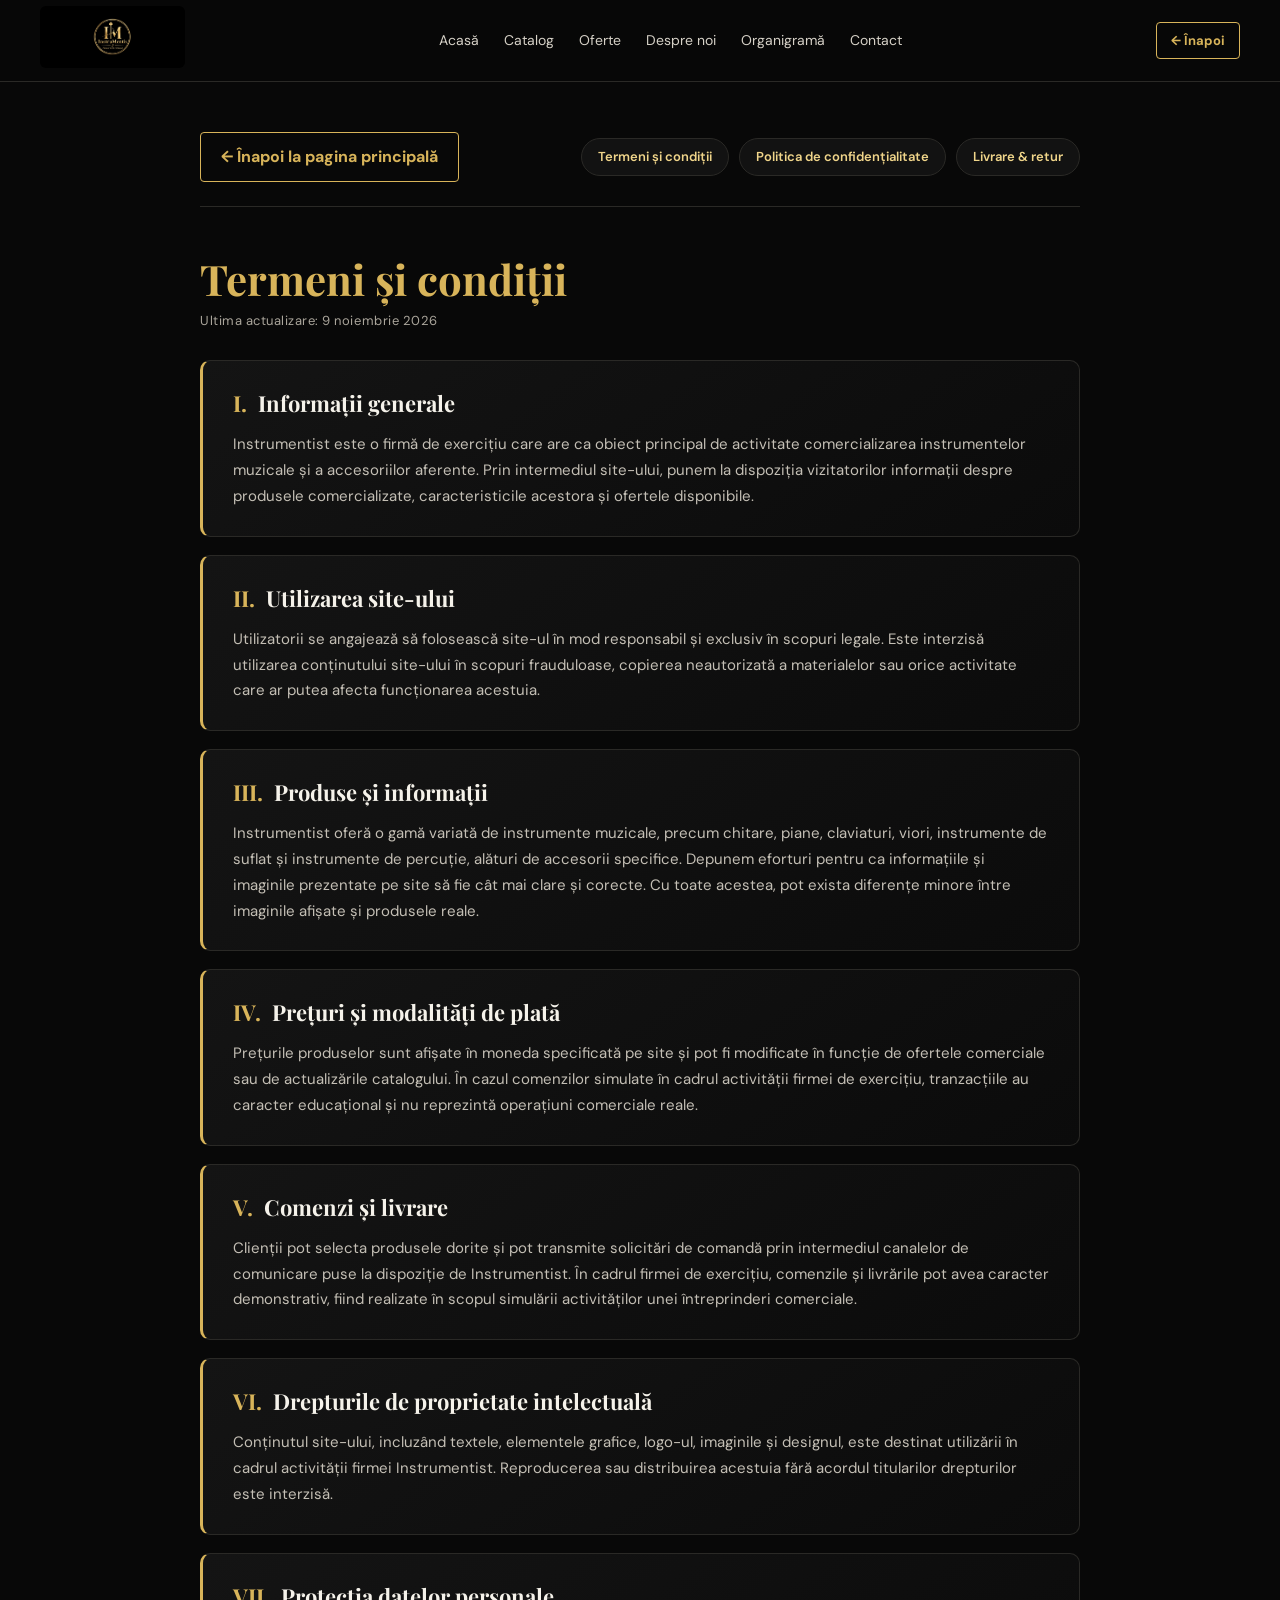
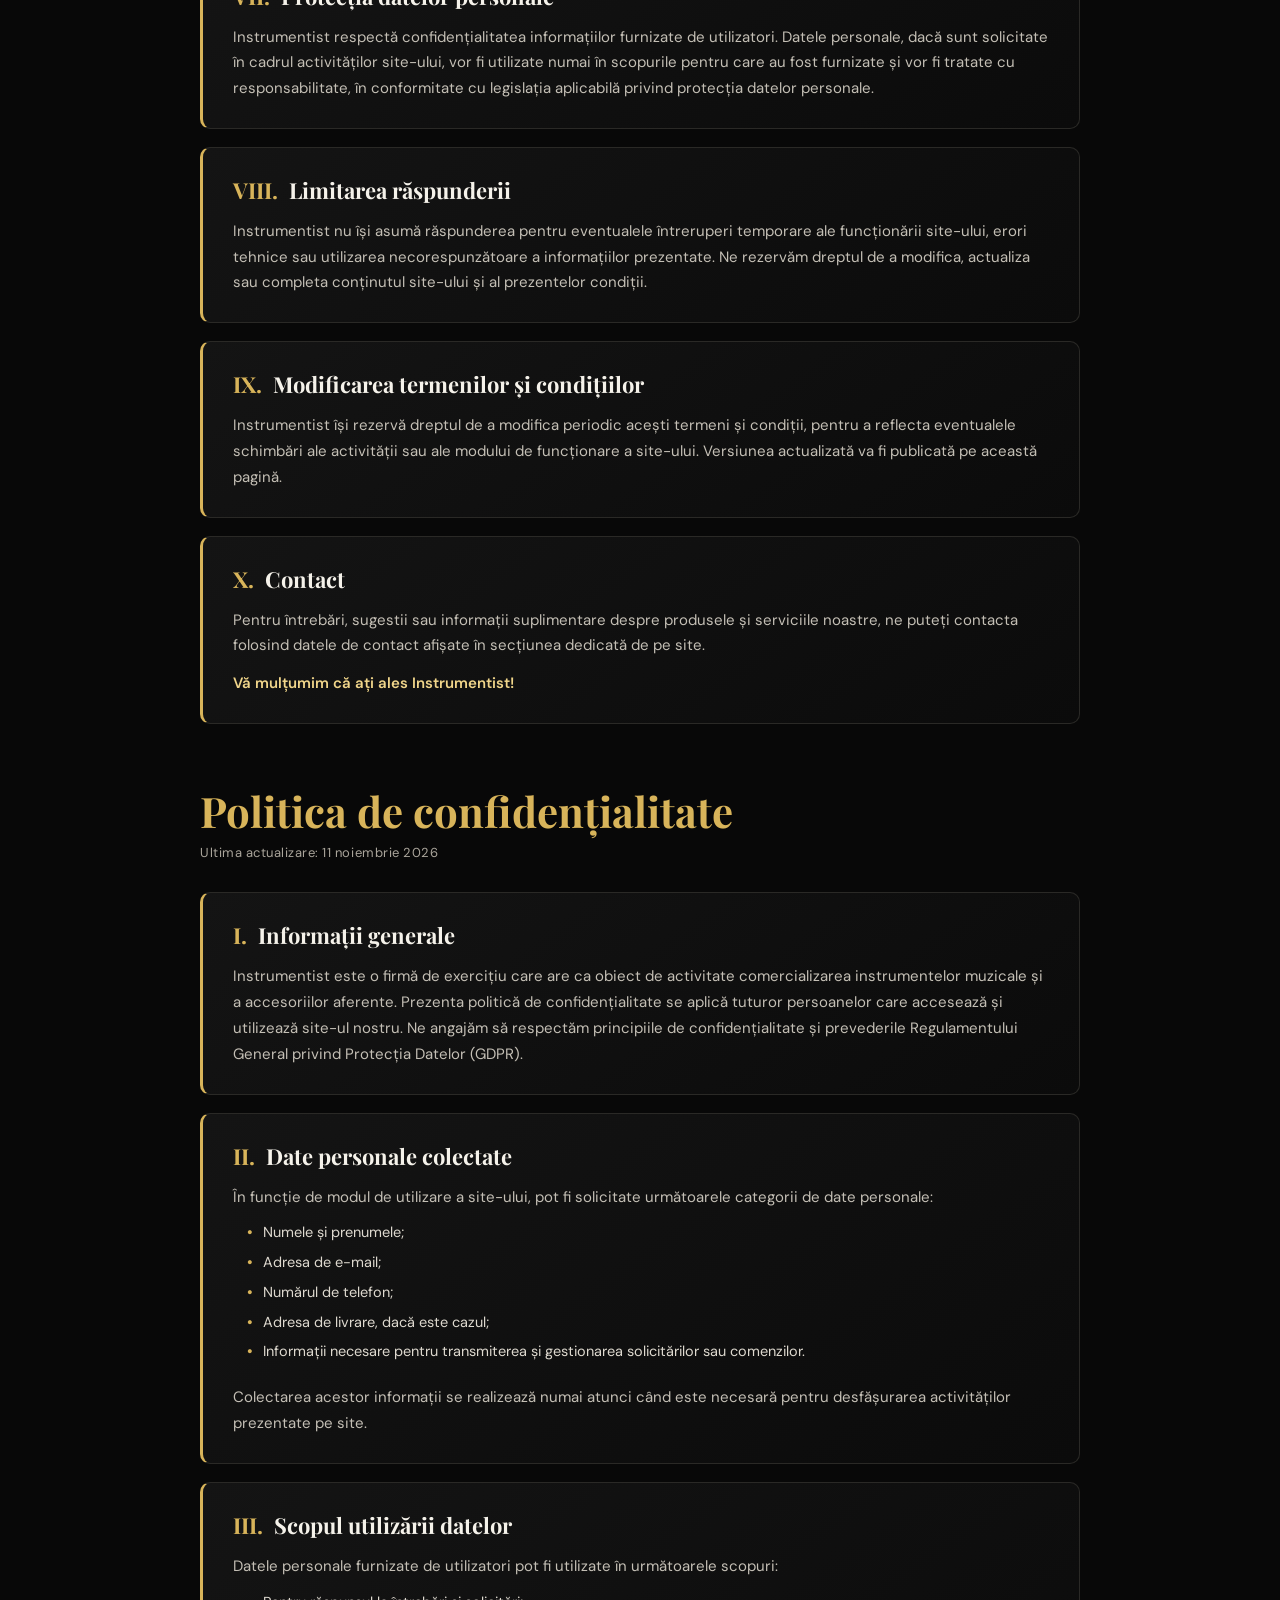
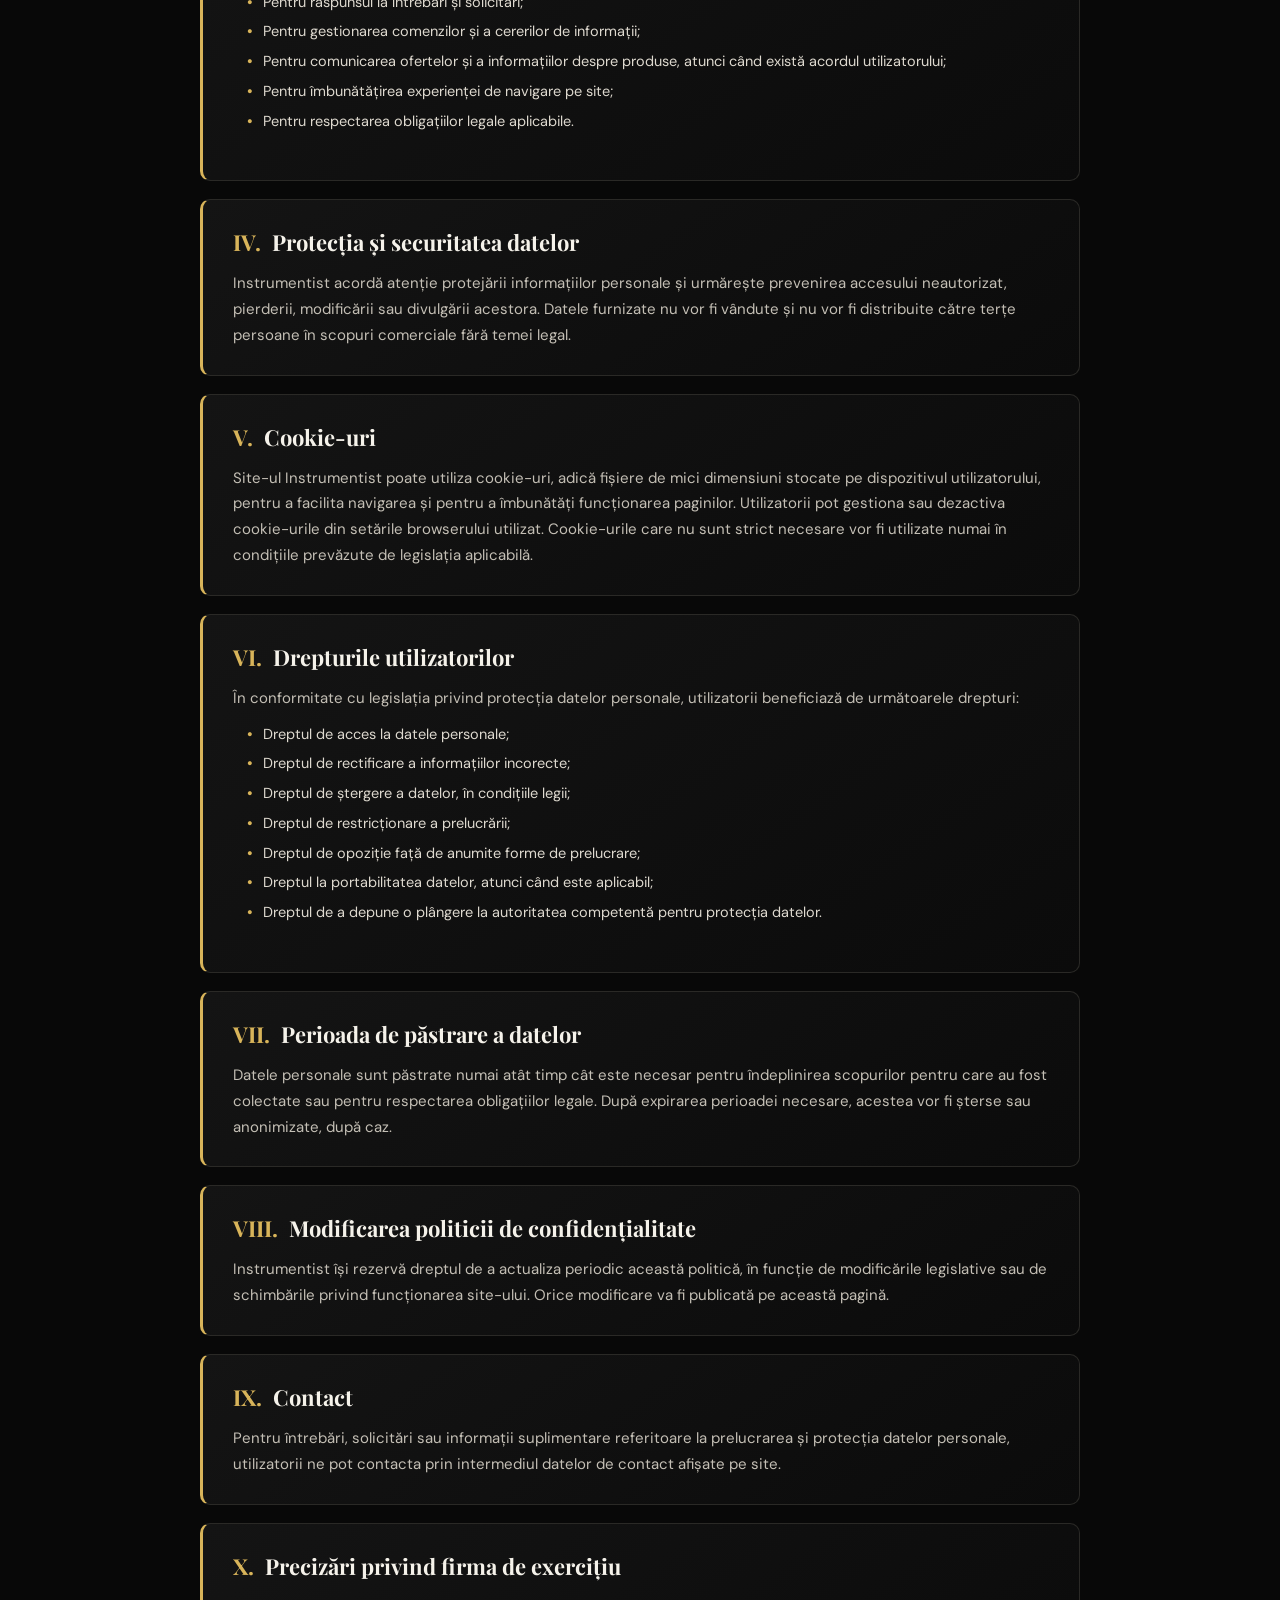
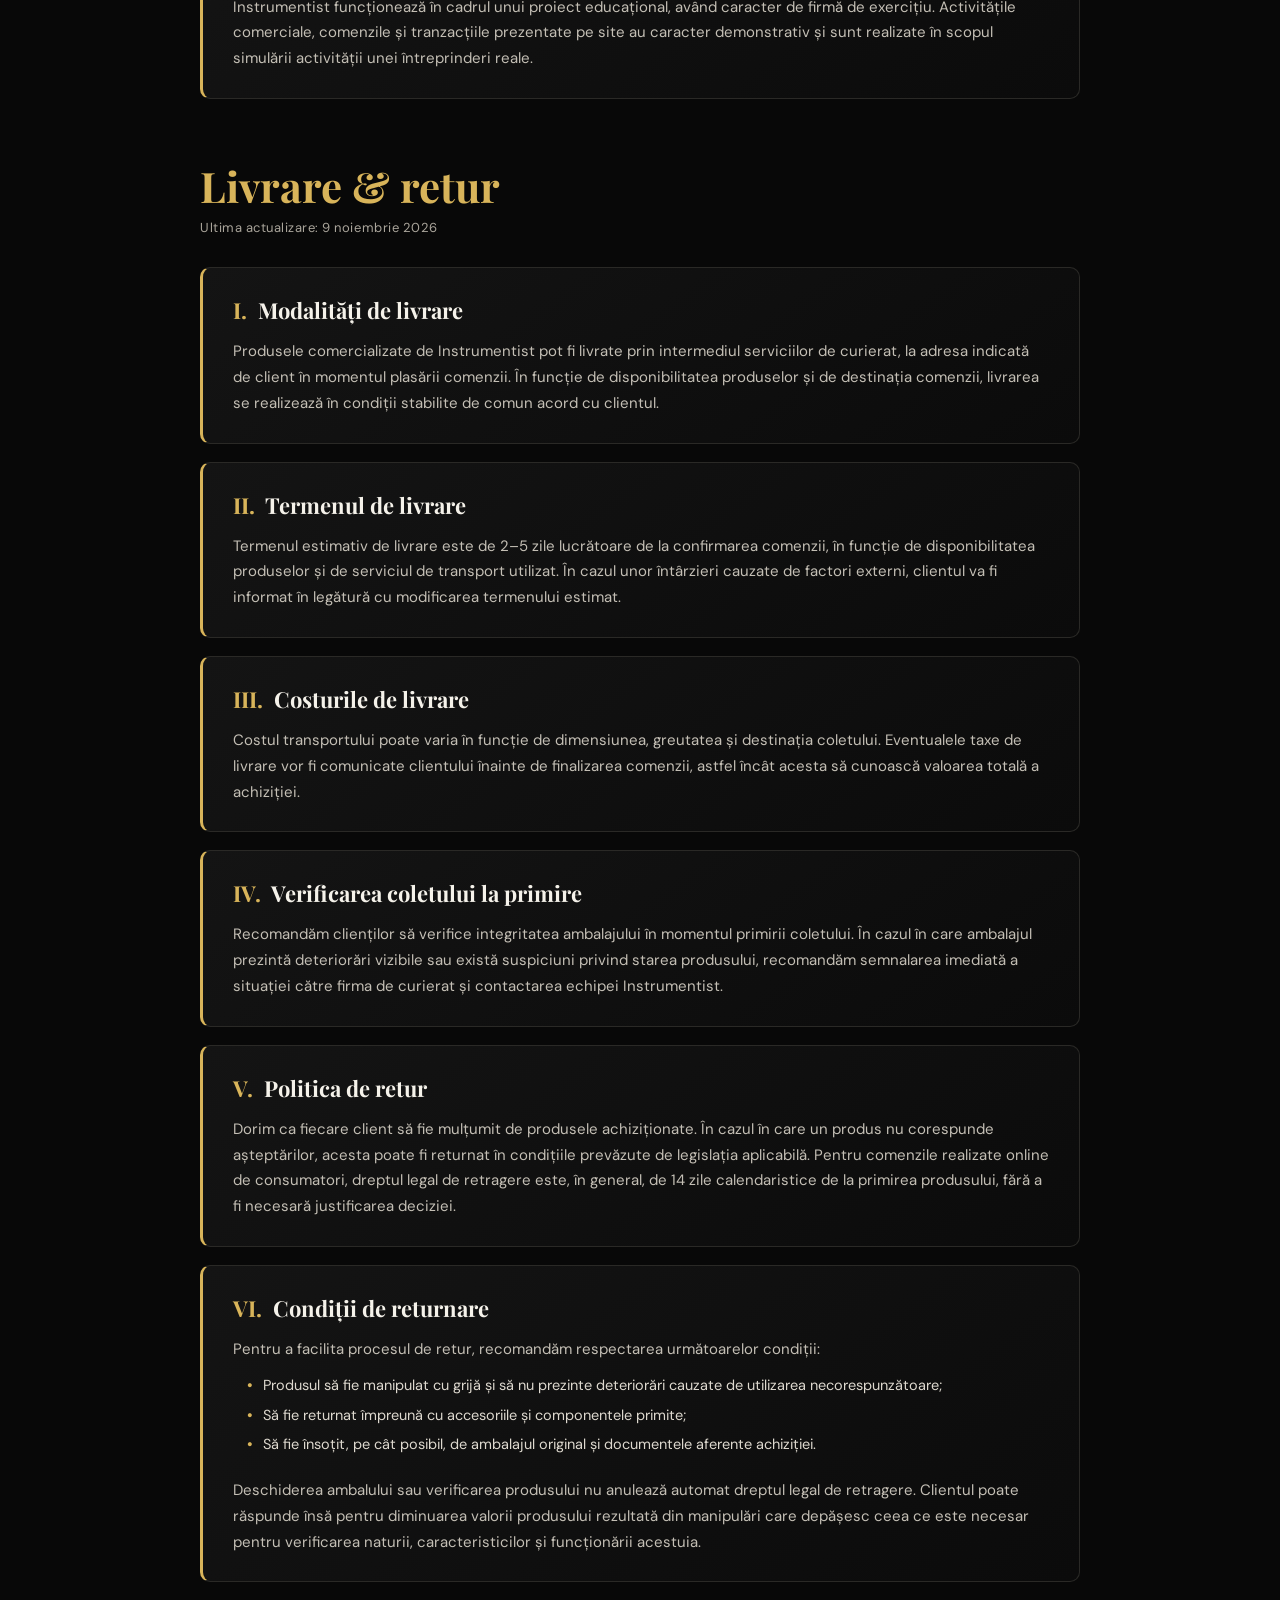
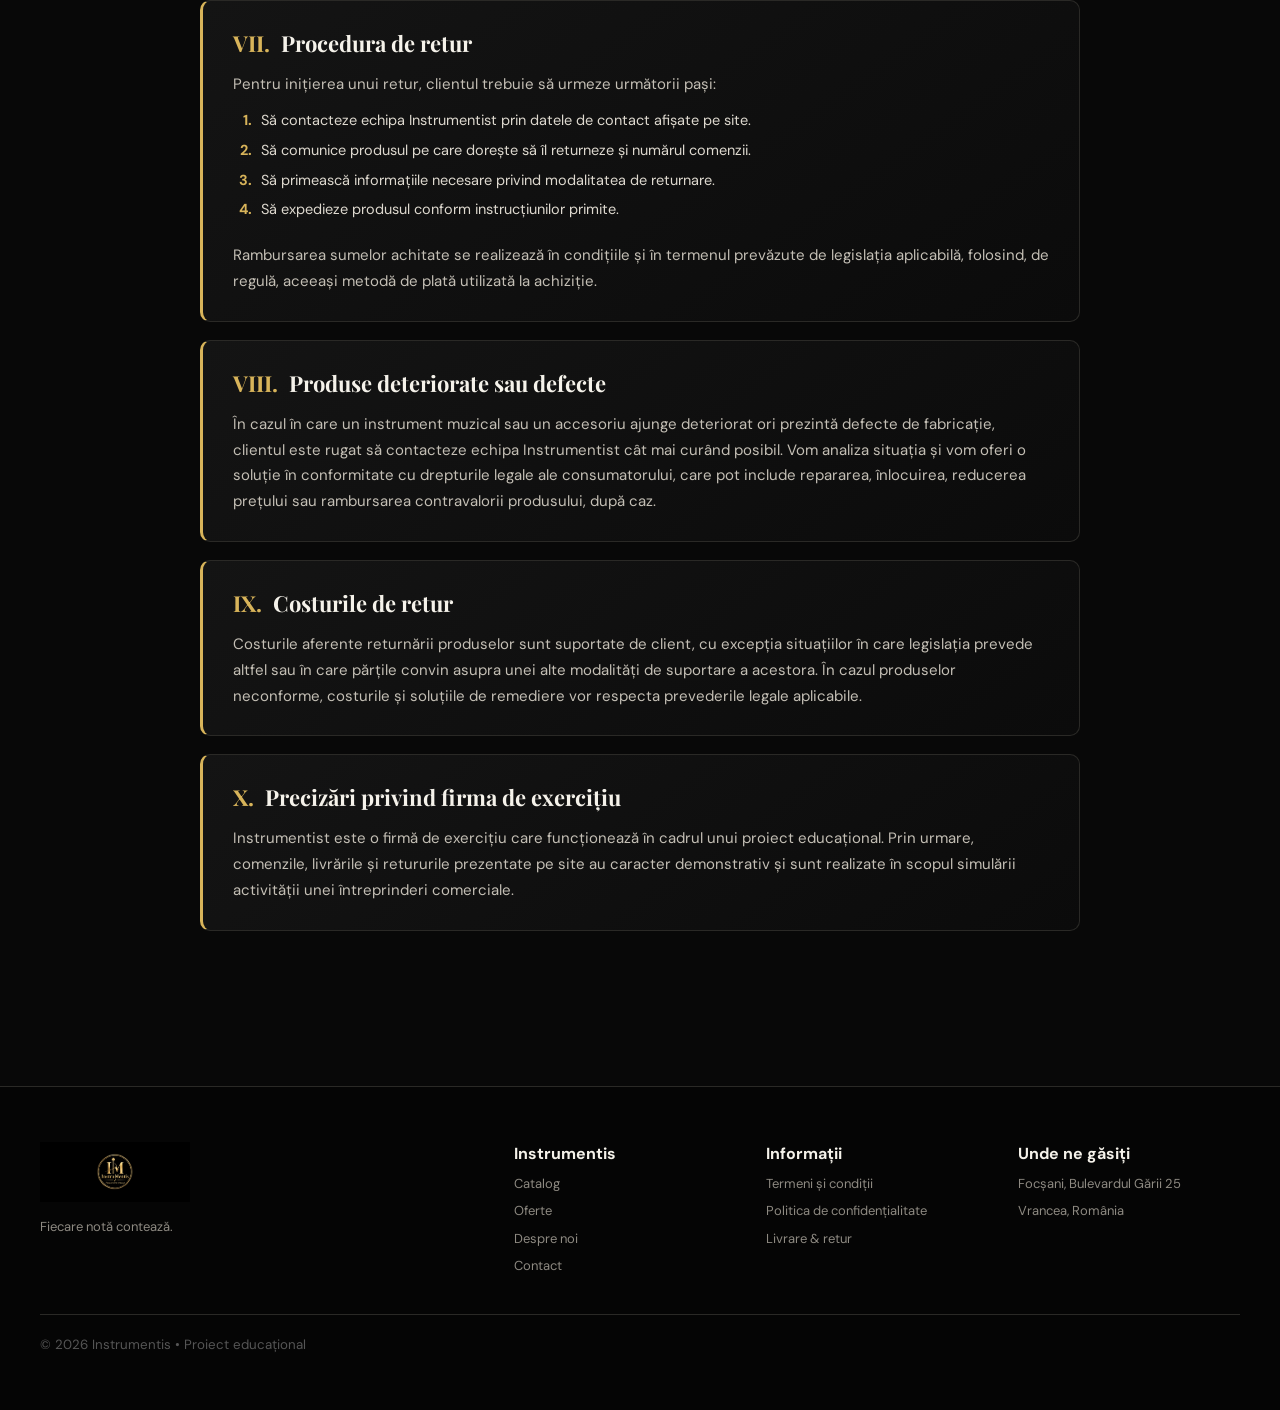
==== commit f293a9bc: "Add files via upload" ====
--- a/termeni.html
+++ b/termeni.html
@@ -1,194 +1,295 @@
 <!DOCTYPE html>
 <html lang="ro">
 <head>
-    <meta charset="utf-8">
-    <meta name="viewport" content="width=device-width, initial-scale=1">
-    <title>Instrumentis | Informații Legale</title>
-    <link rel="stylesheet" href="style.css">
+  <meta charset="utf-8">
+  <meta name="viewport" content="width=device-width, initial-scale=1">
+  <title>Instrumentis | Informații Legale</title>
+  <link rel="stylesheet" href="style.css">
 </head>
 <body>
 
-<header class="header">
-  <a class="brand" href="index.html" aria-label="Instrumentis - pagina principală">
-    <img src="assets/logo.jpg" height="100" width="100" alt="Logo Instrumentis">
-  </a>
-  <nav class="nav" id="nav">
-    <a href="index.html#acasa">Acasă</a>
-    <a href="index.html#catalog">Catalog</a>
-    <a href="index.html#despre">Despre noi</a>
-    <a href="index.html#organizare">Organigramă</a>
-    <a href="index.html#contact">Contact</a>
-  </nav>
-  <div class="header-actions" style="visibility: hidden; pointer-events: none;">
-    <button class="lang">RO / EN</button>
-    <button class="cart-btn">Coș <span>0</span></button>
-  </div>
-</header>
-
-<main style="max-width: 900px; margin: 50px auto; padding: 0 20px;">
-    <!-- Buton de revenire pe pagina principală -->
-    <a href="index.html" class="btn outline" style="margin-bottom: 40px;">← Înapoi la pagina principală</a>
-
-    <!--Termeni și condiții -->
-    <section id="termeni" style="padding: 0 0 50px 0;">
-        <h2 style="font-family: 'Playfair Display', serif; font-size: 36px; color: var(--gold); margin-bottom: 20px;">Termeni și condiții</h2>
-        <p style="color: var(--muted); line-height: 1.7;">Ultima actualizare: 9 noiembrie 2026</p>
-        <h2 style="color: var(--muted); line-height: 1.7;">I. Informații generale</h2>
-        <h4 style="color: var(--muted); line-height: 1.7;">Instrumentist este o firmă de exercițiu care are ca obiect principal de activitate comercializarea instrumentelor muzicale și a accesoriilor aferente. Prin intermediul site-ului, punem la dispoziția vizitatorilor informații despre produsele comercializate, caracteristicile acestora și ofertele disponibile.</h4>
-        <h2 style="color:var(--muted); line-height: 1.7;">II. Utilizarea site-ului </h2>
-        <h4 style="color: var(--muted); line-height: 1.7;">Utilizatorii se angajează să folosească site-ul în mod responsabil și exclusiv în scopuri legale. Este interzisă utilizarea conținutului site-ului în scopuri frauduloase, copierea neautorizată a materialelor sau orice activitate care ar putea afecta funcționarea acestuia.</h4>
-        <h2 style="color:var(--muted); line-height: 1.7;">III. Produse și informații</h2>
-        <h4 style="color: var(--muted); line-height: 1.7;">Instrumentist oferă o gamă variată de instrumente muzicale, precum chitare, piane, claviaturi, viori, instrumente de suflat și instrumente de percuție, alături de accesorii specifice.Depunem eforturi pentru ca informațiile și imaginile prezentate pe site să fie cât mai clare și corecte. Cu toate acestea, pot exista diferențe minore între imaginile afișate și produsele reale.</h4>
-        <h2 style="color:var(--muted); line-height: 1.7;">IV. Prețuri și modalități de plată</h2>
-        <h4 style="color:var(--muted); line-height: 1.7;">Prețurile produselor sunt afișate în moneda specificată pe site și pot fi modificate în funcție de ofertele comerciale sau de actualizările catalogului.În cazul comenzilor simulate în cadrul activității firmei de exercițiu, tranzacțiile au caracter educațional și nu reprezintă operațiuni comerciale reale.</h4>
-        <h2 style="color:var(--muted); line-height: 1.7;">V. Comenzi și livrare</h2>
-        <h4 style="color:var(--muted); line-height: 1.7;">Clienții pot selecta produsele dorite și pot transmite solicitări de comandă prin intermediul canalelor de comunicare puse la dispoziție de Instrumentist.În cadrul firmei de exercițiu, comenzile și livrările pot avea caracter demonstrativ, fiind realizate în scopul simulării activităților unei întreprinderi comerciale. </h4>
-        <h2 style="color:var(--muted); line-height: 1.7;">VI. Drepturile de proprietate intelectuală</h2>
-        <h4 style="color:var(--muted); line-height: 1.7;">Conținutul site-ului, incluzând textele, elementele grafice, logo-ul, imaginile și designul, este destinat utilizării în cadrul activității firmei Instrumentist. Reproducerea sau distribuirea acestuia fără acordul titularilor drepturilor este interzisă.</h4>
-        <h2 style="color:var(--muted); line-height: 1.7;">VII. Protecția datelor personale</h2>
-        <h4 style="color:var(--muted); line-height: 1.7;">Instrumentist respectă confidențialitatea informațiilor furnizate de utilizatori. Datele personale, dacă sunt solicitate în cadrul activităților site-ului, vor fi utilizate numai în scopurile pentru care au fost furnizate și vor fi tratate cu responsabilitate, în conformitate cu legislația aplicabilă privind protecția datelor personale.</h4>
-        <h2 style="color:var(--muted); line-height: 1.7;">VIII. Limitarea răspunderii</h2>
-        <h4 style="color:var(--muted); line-height: 1.7;">Instrumentist nu își asumă răspunderea pentru eventualele întreruperi temporare ale funcționării site-ului, erori tehnice sau utilizarea necorespunzătoare a informațiilor prezentate. Ne rezervăm dreptul de a modifica, actualiza sau completa conținutul site-ului și al prezentelor condiții.</h4>
-        <h2 style="color:var(--muted); line-height: 1.7;">IX. Modificarea termenilor și condițiilor</h2>
-        <h4 style="color:var(--muted); line-height: 1.7;">Instrumentist își rezervă dreptul de a modifica periodic acești termeni și condiții, pentru a reflecta eventualele schimbări ale activității sau ale modului de funcționare a site-ului. Versiunea actualizată va fi publicată pe această pagină.</h4>
-        <h2 style="color:var(--muted); line-height: 1.7;">X. Contact</h2>
-        <h4 style="color:var(--muted); line-height: 1.7;">Pentru întrebări, sugestii sau informații suplimentare despre produsele și serviciile noastre, ne puteți contacta folosind datele de contact afișate în secțiunea dedicată de pe site.</h4>
-        <h4 style="color:var(--muted); line-height: 1.7;">Vă mulțumim că ați ales Instrumentist!</h4>
+  <header class="header">
+    <a class="brand" href="index.html" aria-label="Instrumentis - pagina principală">
+      <img src="assets/logo.jpg" height="100" width="100" alt="Logo Instrumentis">
+    </a>
+    <nav class="nav" id="nav">
+      <a href="index.html#acasa">Acasă</a>
+      <a href="catalog.html">Catalog</a>
+      <a href="oferte.html">Oferte</a>
+      <a href="index.html#despre">Despre noi</a>
+      <a href="index.html#organizare">Organigramă</a>
+      <a href="index.html#contact">Contact</a>
+    </nav>
+    <div class="header-actions">
+      <a href="index.html" class="btn outline" style="padding: 8px 14px; font-size: 13px;">← Înapoi</a>
+      <button class="menu" id="menuBtn">☰</button>
+    </div>
+  </header>
+
+  <main class="legal-page">
+    <!-- Meniu rapid între secțiuni -->
+    <div class="legal-top-bar">
+      <a href="index.html" class="btn outline">← Înapoi la pagina principală</a>
+      <div class="legal-pills">
+        <a href="#termeni">Termeni și condiții</a>
+        <a href="#confidentialitate">Politica de confidențialitate</a>
+        <a href="#livrare">Livrare & retur</a>
+      </div>
+    </div>
+
+    <!-- ===================================== -->
+    <!-- SECȚIUNEA 1: TERMENI ȘI CONDIȚII      -->
+    <!-- ===================================== -->
+    <section id="termeni" class="legal-section">
+      <div class="legal-section-head">
+        <h2>Termeni și condiții</h2>
+        <span class="legal-date">Ultima actualizare: 9 noiembrie 2026</span>
+      </div>
+
+      <div class="legal-grid">
+        <article class="legal-card">
+          <h3><span class="roman">I.</span> Informații generale</h3>
+          <p>Instrumentist este o firmă de exercițiu care are ca obiect principal de activitate comercializarea instrumentelor muzicale și a accesoriilor aferente. Prin intermediul site-ului, punem la dispoziția vizitatorilor informații despre produsele comercializate, caracteristicile acestora și ofertele disponibile.</p>
+        </article>
+
+        <article class="legal-card">
+          <h3><span class="roman">II.</span> Utilizarea site-ului</h3>
+          <p>Utilizatorii se angajează să folosească site-ul în mod responsabil și exclusiv în scopuri legale. Este interzisă utilizarea conținutului site-ului în scopuri frauduloase, copierea neautorizată a materialelor sau orice activitate care ar putea afecta funcționarea acestuia.</p>
+        </article>
+
+        <article class="legal-card">
+          <h3><span class="roman">III.</span> Produse și informații</h3>
+          <p>Instrumentist oferă o gamă variată de instrumente muzicale, precum chitare, piane, claviaturi, viori, instrumente de suflat și instrumente de percuție, alături de accesorii specifice. Depunem eforturi pentru ca informațiile și imaginile prezentate pe site să fie cât mai clare și corecte. Cu toate acestea, pot exista diferențe minore între imaginile afișate și produsele reale.</p>
+        </article>
+
+        <article class="legal-card">
+          <h3><span class="roman">IV.</span> Prețuri și modalități de plată</h3>
+          <p>Prețurile produselor sunt afișate în moneda specificată pe site și pot fi modificate în funcție de ofertele comerciale sau de actualizările catalogului. În cazul comenzilor simulate în cadrul activității firmei de exercițiu, tranzacțiile au caracter educațional și nu reprezintă operațiuni comerciale reale.</p>
+        </article>
+
+        <article class="legal-card">
+          <h3><span class="roman">V.</span> Comenzi și livrare</h3>
+          <p>Clienții pot selecta produsele dorite și pot transmite solicitări de comandă prin intermediul canalelor de comunicare puse la dispoziție de Instrumentist. În cadrul firmei de exercițiu, comenzile și livrările pot avea caracter demonstrativ, fiind realizate în scopul simulării activităților unei întreprinderi comerciale.</p>
+        </article>
+
+        <article class="legal-card">
+          <h3><span class="roman">VI.</span> Drepturile de proprietate intelectuală</h3>
+          <p>Conținutul site-ului, incluzând textele, elementele grafice, logo-ul, imaginile și designul, este destinat utilizării în cadrul activității firmei Instrumentist. Reproducerea sau distribuirea acestuia fără acordul titularilor drepturilor este interzisă.</p>
+        </article>
+
+        <article class="legal-card">
+          <h3><span class="roman">VII.</span> Protecția datelor personale</h3>
+          <p>Instrumentist respectă confidențialitatea informațiilor furnizate de utilizatori. Datele personale, dacă sunt solicitate în cadrul activităților site-ului, vor fi utilizate numai în scopurile pentru care au fost furnizate și vor fi tratate cu responsabilitate, în conformitate cu legislația aplicabilă privind protecția datelor personale.</p>
+        </article>
+
+        <article class="legal-card">
+          <h3><span class="roman">VIII.</span> Limitarea răspunderii</h3>
+          <p>Instrumentist nu își asumă răspunderea pentru eventualele întreruperi temporare ale funcționării site-ului, erori tehnice sau utilizarea necorespunzătoare a informațiilor prezentate. Ne rezervăm dreptul de a modifica, actualiza sau completa conținutul site-ului și al prezentelor condiții.</p>
+        </article>
+
+        <article class="legal-card">
+          <h3><span class="roman">IX.</span> Modificarea termenilor și condițiilor</h3>
+          <p>Instrumentist își rezervă dreptul de a modifica periodic acești termeni și condiții, pentru a reflecta eventualele schimbări ale activității sau ale modului de funcționare a site-ului. Versiunea actualizată va fi publicată pe această pagină.</p>
+        </article>
+
+        <article class="legal-card">
+          <h3><span class="roman">X.</span> Contact</h3>
+          <p>Pentru întrebări, sugestii sau informații suplimentare despre produsele și serviciile noastre, ne puteți contacta folosind datele de contact afișate în secțiunea dedicată de pe site.</p>
+          <p class="legal-thanks">Vă mulțumim că ați ales Instrumentist!</p>
+        </article>
+      </div>
     </section>
 
-    <!--Politica de confidențialitate-->
-    <section id="confidentialitate" style="padding: 0 0 50px 0;">
-        <h2 style="font-family: 'Playfair Display', serif; font-size: 36px; color: var(--gold); margin-bottom: 20px;">Politica de confidențialitate</h2>
-        <p style="color: var(--muted); line-height: 1.7;">Ultima actualizare: 11 noiembrie 2026</p>
-        <h2 style="color: var(--muted); line-height: 1.7;">I. Informații generale</h2>
-        <h4 style="color: var(--muted); line-height: 1.7;">Instrumentist este o firmă de exercițiu care are ca obiect de activitate comercializarea instrumentelor muzicale și a accesoriilor aferente. Prezenta politică de confidențialitate se aplică tuturor persoanelor care accesează și utilizează site-ul nostru. Ne angajăm să respectăm principiile de confidențialitate și prevederile Regulamentului General privind Protecția Datelor (GDPR).</h4>
-        
-        <h2 style="color:var(--muted); line-height: 1.7;">II. Date personale colectate</h2>
-        <h4 style="color: var(--muted); line-height: 1.8;">
-            În funcție de modul de utilizare a site-ului, pot fi solicitate următoarele categorii de date personale:<br><br>
-            <span style="display: block; padding-left: 15px; margin-bottom: 8px;">&bull; Numele și prenumele;</span>
-            <span style="display: block; padding-left: 15px; margin-bottom: 8px;">&bull; Adresa de e-mail;</span>
-            <span style="display: block; padding-left: 15px; margin-bottom: 8px;">&bull; Numărul de telefon;</span>
-            <span style="display: block; padding-left: 15px; margin-bottom: 8px;">&bull; Adresa de livrare, dacă este cazul;</span>
-            <span style="display: block; padding-left: 15px; margin-bottom: 16px;">&bull; Informații necesare pentru transmiterea și gestionarea solicitărilor sau comenzilor.</span>
-            Colectarea acestor informații se realizează numai atunci când este necesară pentru desfășurarea activităților prezentate pe site.
-        </h4>
-
-        <h2 style="color:var(--muted); line-height: 1.7;">III. Scopul utilizării datelor</h2>
-        <h4 style="color: var(--muted); line-height: 1.8;">
-            Datele personale furnizate de utilizatori pot fi utilizate în următoarele scopuri:<br><br>
-            <span style="display: block; padding-left: 15px; margin-bottom: 8px;">&bull; Pentru răspunsul la întrebări și solicitări;</span>
-            <span style="display: block; padding-left: 15px; margin-bottom: 8px;">&bull; Pentru gestionarea comenzilor și a cererilor de informații;</span>
-            <span style="display: block; padding-left: 15px; margin-bottom: 8px;">&bull; Pentru comunicarea ofertelor și a informațiilor despre produse, atunci când există acordul utilizatorului;</span>
-            <span style="display: block; padding-left: 15px; margin-bottom: 8px;">&bull; Pentru îmbunătățirea experienței de navigare pe site;</span>
-            <span style="display: block; padding-left: 15px;">&bull; Pentru respectarea obligațiilor legale aplicabile.</span>
-        </h4>
-
-        <h2 style="color:var(--muted); line-height: 1.7;">IV. Protecția și securitatea datelor</h2>
-        <h4 style="color: var(--muted); line-height: 1.7;">Instrumentist acordă atenție protejării informațiilor personale și urmărește prevenirea accesului neautorizat, pierderii, modificării sau divulgării acestora.Datele furnizate nu vor fi vândute și nu vor fi distribuite către terțe persoane în scopuri comerciale fără temei legal.</h4>
-        
-        <h2 style="color:var(--muted); line-height: 1.7;">V. Cookie-uri</h2>
-        <h4 style="color: var(--muted); line-height: 1.7;"> Site-ul Instrumentist poate utiliza cookie-uri, adică fișiere de mici dimensiuni stocate pe dispozitivul utilizatorului, pentru a facilita navigarea și pentru a îmbunătăți funcționarea paginilor.Utilizatorii pot gestiona sau dezactiva cookie-urile din setările browserului utilizat. Cookie-urile care nu sunt strict necesare vor fi utilizate numai în condițiile prevăzute de legislația aplicabilă.</h4>
-        
-        <h2 style="color:var(--muted); line-height: 1.7;">VI. Drepturile utilizatorilor</h2>
-        <h4 style="color: var(--muted); line-height: 1.8;">
-            În conformitate cu legislația privind protecția datelor personale, utilizatorii beneficiază de următoarele drepturi:<br><br>
-            <span style="display: block; padding-left: 15px; margin-bottom: 8px;">&bull; Dreptul de acces la datele personale;</span>
-            <span style="display: block; padding-left: 15px; margin-bottom: 8px;">&bull; Dreptul de rectificare a informațiilor incorecte;</span>
-            <span style="display: block; padding-left: 15px; margin-bottom: 8px;">&bull; Dreptul de ștergere a datelor, în condițiile legii;</span>
-            <span style="display: block; padding-left: 15px; margin-bottom: 8px;">&bull; Dreptul de restricționare a prelucrării;</span>
-            <span style="display: block; padding-left: 15px; margin-bottom: 8px;">&bull; Dreptul de opoziție față de anumite forme de prelucrare;</span>
-            <span style="display: block; padding-left: 15px; margin-bottom: 8px;">&bull; Dreptul la portabilitatea datelor, atunci când este aplicabil;</span>
-            <span style="display: block; padding-left: 15px;">&bull; Dreptul de a depune o plângere la autoritatea competentă pentru protecția datelor.</span>
-        </h4>
-
-        <h2 style="color:var(--muted); line-height: 1.7;">VII. Perioada de păstrare a datelor</h2>
-        <h4 style="color:var(--muted); line-height: 1.7;">Datele personale sunt păstrate numai atât timp cât este necesar pentru îndeplinirea scopurilor pentru care au fost colectate sau pentru respectarea obligațiilor legale. După expirarea perioadei necesare, acestea vor fi șterse sau anonimizate, după caz.</h4>
-        
-        <h2 style="color:var(--muted); line-height: 1.7;">VIII. Modificarea politicii de confidențialitate</h2>
-        <h4 style="color:var(--muted); line-height: 1.7;">Instrumentist își rezervă dreptul de a actualiza periodic această politică, în funcție de modificările legislative sau de schimbările privind funcționarea site-ului. Orice modificare va fi publicată pe această pagină.</h4>
-        
-        <h2 style="color:var(--muted); line-height: 1.7;">IX. Contact</h2> 
-        <h4 style="color:var(--muted); line-height: 1.7;">Pentru întrebări, solicitări sau informații suplimentare referitoare la prelucrarea și protecția datelor personale, utilizatorii ne pot contacta prin intermediul datelor de contact afișate pe site.</h4>
-        
-        <h2 style="color:var(--muted); line-height: 1.7;">X. Precizări privind firma de exercițiu</h2> 
-        <h4 style="color:var(--muted); line-height: 1.7;">Instrumentist funcționează în cadrul unui proiect educațional, având caracter de firmă de exercițiu. Activitățile comerciale, comenzile și tranzacțiile prezentate pe site au caracter demonstrativ și sunt realizate în scopul simulării activității unei întreprinderi reale.</h4>
+    <!-- ===================================== -->
+    <!-- SECȚIUNEA 2: CONFIDENȚIALITATE (GDPR) -->
+    <!-- ===================================== -->
+    <section id="confidentialitate" class="legal-section">
+      <div class="legal-section-head">
+        <h2>Politica de confidențialitate</h2>
+        <span class="legal-date">Ultima actualizare: 11 noiembrie 2026</span>
+      </div>
+
+      <div class="legal-grid">
+        <article class="legal-card">
+          <h3><span class="roman">I.</span> Informații generale</h3>
+          <p>Instrumentist este o firmă de exercițiu care are ca obiect de activitate comercializarea instrumentelor muzicale și a accesoriilor aferente. Prezenta politică de confidențialitate se aplică tuturor persoanelor care accesează și utilizează site-ul nostru. Ne angajăm să respectăm principiile de confidențialitate și prevederile Regulamentului General privind Protecția Datelor (GDPR).</p>
+        </article>
+
+        <article class="legal-card">
+          <h3><span class="roman">II.</span> Date personale colectate</h3>
+          <p>În funcție de modul de utilizare a site-ului, pot fi solicitate următoarele categorii de date personale:</p>
+          <ul class="legal-list">
+            <li>Numele și prenumele;</li>
+            <li>Adresa de e-mail;</li>
+            <li>Numărul de telefon;</li>
+            <li>Adresa de livrare, dacă este cazul;</li>
+            <li>Informații necesare pentru transmiterea și gestionarea solicitărilor sau comenzilor.</li>
+          </ul>
+          <p>Colectarea acestor informații se realizează numai atunci când este necesară pentru desfășurarea activităților prezentate pe site.</p>
+        </article>
+
+        <article class="legal-card">
+          <h3><span class="roman">III.</span> Scopul utilizării datelor</h3>
+          <p>Datele personale furnizate de utilizatori pot fi utilizate în următoarele scopuri:</p>
+          <ul class="legal-list">
+            <li>Pentru răspunsul la întrebări și solicitări;</li>
+            <li>Pentru gestionarea comenzilor și a cererilor de informații;</li>
+            <li>Pentru comunicarea ofertelor și a informațiilor despre produse, atunci când există acordul utilizatorului;</li>
+            <li>Pentru îmbunătățirea experienței de navigare pe site;</li>
+            <li>Pentru respectarea obligațiilor legale aplicabile.</li>
+          </ul>
+        </article>
+
+        <article class="legal-card">
+          <h3><span class="roman">IV.</span> Protecția și securitatea datelor</h3>
+          <p>Instrumentist acordă atenție protejării informațiilor personale și urmărește prevenirea accesului neautorizat, pierderii, modificării sau divulgării acestora. Datele furnizate nu vor fi vândute și nu vor fi distribuite către terțe persoane în scopuri comerciale fără temei legal.</p>
+        </article>
+
+        <article class="legal-card">
+          <h3><span class="roman">V.</span> Cookie-uri</h3>
+          <p>Site-ul Instrumentist poate utiliza cookie-uri, adică fișiere de mici dimensiuni stocate pe dispozitivul utilizatorului, pentru a facilita navigarea și pentru a îmbunătăți funcționarea paginilor. Utilizatorii pot gestiona sau dezactiva cookie-urile din setările browserului utilizat. Cookie-urile care nu sunt strict necesare vor fi utilizate numai în condițiile prevăzute de legislația aplicabilă.</p>
+        </article>
+
+        <article class="legal-card">
+          <h3><span class="roman">VI.</span> Drepturile utilizatorilor</h3>
+          <p>În conformitate cu legislația privind protecția datelor personale, utilizatorii beneficiază de următoarele drepturi:</p>
+          <ul class="legal-list">
+            <li>Dreptul de acces la datele personale;</li>
+                        <li>Dreptul de rectificare a informațiilor incorecte;</li>
+            <li>Dreptul de ștergere a datelor, în condițiile legii;</li>
+            <li>Dreptul de restricționare a prelucrării;</li>
+            <li>Dreptul de opoziție față de anumite forme de prelucrare;</li>
+            <li>Dreptul la portabilitatea datelor, atunci când este aplicabil;</li>
+            <li>Dreptul de a depune o plângere la autoritatea competentă pentru protecția datelor.</li>
+          </ul>
+        </article>
+
+        <article class="legal-card">
+          <h3><span class="roman">VII.</span> Perioada de păstrare a datelor</h3>
+          <p>Datele personale sunt păstrate numai atât timp cât este necesar pentru îndeplinirea scopurilor pentru care au fost colectate sau pentru respectarea obligațiilor legale. După expirarea perioadei necesare, acestea vor fi șterse sau anonimizate, după caz.</p>
+        </article>
+
+        <article class="legal-card">
+          <h3><span class="roman">VIII.</span> Modificarea politicii de confidențialitate</h3>
+          <p>Instrumentist își rezervă dreptul de a actualiza periodic această politică, în funcție de modificările legislative sau de schimbările privind funcționarea site-ului. Orice modificare va fi publicată pe această pagină.</p>
+        </article>
+
+        <article class="legal-card">
+          <h3><span class="roman">IX.</span> Contact</h3>
+          <p>Pentru întrebări, solicitări sau informații suplimentare referitoare la prelucrarea și protecția datelor personale, utilizatorii ne pot contacta prin intermediul datelor de contact afișate pe site.</p>
+        </article>
+
+        <article class="legal-card">
+          <h3><span class="roman">X.</span> Precizări privind firma de exercițiu</h3>
+          <p>Instrumentist funcționează în cadrul unui proiect educațional, având caracter de firmă de exercițiu. Activitățile comerciale, comenzile și tranzacțiile prezentate pe site au caracter demonstrativ și sunt realizate în scopul simulării activității unei întreprinderi reale.</p>
+        </article>
+      </div>
     </section>
 
-    <!--Livrare & retur-->
-    <section id="livrare" style="padding: 0 0 50px 0;">
-        <h2 style="font-family: 'Playfair Display', serif; font-size: 36px; color: var(--gold); margin-bottom: 20px;">Livrare & retur</h2>
-        <p style="color: var(--muted); line-height: 1.7;">Ultima actualizare: 9 noiembrie 2026</p>
-        
-        <h2 style="color: var(--muted); line-height: 1.7;">I. Modalități de livrare</h2>
-        <h4 style="color:var(--muted); line-height: 1.7;">Produsele comercializate de Instrumentist pot fi livrate prin intermediul serviciilor de curierat, la adresa indicată de client în momentul plasării comenzii.În funcție de disponibilitatea produselor și de destinația comenzii, livrarea se realizează în condiții stabilite de comun acord cu clientul.</h4>
-        
-        <h2 style="color: var(--muted); line-height: 1.7;">II. Termenul de livrare </h2>
-        <h4 style="color:var(--muted); line-height: 1.7;">Termenul estimativ de livrare este de 2–5 zile lucrătoare de la confirmarea comenzii, în funcție de disponibilitatea produselor și de serviciul de transport utilizat.În cazul unor întârzieri cauzate de factori externi, clientul va fi informat în legătură cu modificarea termenului estimat.</h4>
-        
-        <h2 style="color: var(--muted); line-height: 1.7;">III. Costurile de livrare</h2>
-        <h4 style="color:var(--muted); line-height: 1.7;">Costul transportului poate varia în funcție de dimensiunea, greutatea și destinația coletului.Eventualele taxe de livrare vor fi comunicate clientului înainte de finalizarea comenzii, astfel încât acesta să cunoască valoarea totală a achiziției.</h4>
-        
-        <h2 style="color: var(--muted); line-height: 1.7;">IV. Verificarea coletului la primire</h2>
-        <h4 style="color:var(--muted); line-height: 1.7;">Recomandăm clienților să verifice integritatea ambalajului în momentul primirii coletului.În cazul în care ambalajul prezintă deteriorări vizibile sau există suspiciuni privind starea produsului, recomandăm semnalarea imediată a situației către firma de curierat și contactarea echipei Instrumentist.</h4>
-        
-        <h2 style="color: var(--muted); line-height: 1.7;">V. Politica de retur</h2>
-        <h4 style="color:var(--muted); line-height: 1.7;">Dorim ca fiecare client să fie mulțumit de produsele achiziționate. În cazul în care un produs nu corespunde așteptărilor, acesta poate fi returnat în condițiile prevăzute de legislația aplicabilă.Pentru comenzile realizate online de consumatori, dreptul legal de retragere este, în general, de 14 zile calendaristice de la primirea produsului, fără a fi necesară justificarea deciziei.</h4>
-        
-        <h2 style="color: var(--muted); line-height: 1.7;">VI. Condiții de returnare</h2>
-        <h4 style="color: var(--muted); line-height: 1.8;">
-            Pentru a facilita procesul de retur, recomandăm respectarea următoarelor condiții:<br><br>
-            <span style="display: block; padding-left: 15px; margin-bottom: 8px;">&bull; Produsul să fie manipulat cu grijă și să nu prezinte deteriorări cauzate de utilizarea necorespunzătoare;</span>
-            <span style="display: block; padding-left: 15px; margin-bottom: 8px;">&bull; Să fie returnat împreună cu accesoriile și componentele primite;</span>
-            <span style="display: block; padding-left: 15px; margin-bottom: 16px;">&bull; Să fie însoțit, pe cât posibil, de ambalajul original și documentele aferente achiziției.</span>
-            Deschiderea ambalajului sau verificarea produsului nu anulează automat dreptul legal de retragere. Clientul poate răspunde însă pentru diminuarea valorii produsului rezultată din manipulări care depășesc ceea ce este necesar pentru verificarea naturii, caracteristicilor și funcționării acestuia.
-        </h4>
-        
-        <h2 style="color: var(--muted); line-height: 1.7;">VII. Procedura de retur</h2>
-        <h4 style="color: var(--muted); line-height: 1.8;">
-            Pentru inițierea unui retur, clientul trebuie să urmeze următorii pași:<br><br>
-            <span style="display: block; padding-left: 15px; margin-bottom: 8px;">1. Să contacteze echipa Instrumentist prin datele de contact afișate pe site.</span>
-            <span style="display: block; padding-left: 15px; margin-bottom: 8px;">2. Să comunice produsul pe care dorește să îl returneze și numărul comenzii.</span>
-            <span style="display: block; padding-left: 15px; margin-bottom: 8px;">3. Să primească informațiile necesare privind modalitatea de returnare.</span>
-            <span style="display: block; padding-left: 15px; margin-bottom: 16px;">4. Să expedieze produsul conform instrucțiunilor primite.</span>
-            Rambursarea sumelor achitate se realizează în condițiile și în termenul prevăzute de legislația aplicabilă, folosind, de regulă, aceeași metodă de plată utilizată la achiziție.
-        </h4>
-        
-        <h2 style="color: var(--muted); line-height: 1.7;">VIII. Produse deteriorate sau defecte</h2>
-        <h4 style="color:var(--muted); line-height: 1.7;">În cazul în care un instrument muzical sau un accesoriu ajunge deteriorat ori prezintă defecte de fabricație, clientul este rugat să contacteze echipa Instrumentist cât mai curând posibil.Vom analiza situația și vom oferi o soluție în conformitate cu drepturile legale ale consumatorului, care pot include repararea, înlocuirea, reducerea prețului sau rambursarea contravalorii produsului, după caz.</h4>
-        
-        <h2 style="color: var(--muted); line-height: 1.7;">IX. Costurile de retur</h2>
-        <h4 style="color:var(--muted); line-height: 1.7;">Costurile aferente returnării produselor sunt suportate de client, cu excepția situațiilor în care legislația prevede altfel sau în care părțile convin asupra unei alte modalități de suportare a acestora.În cazul produselor neconforme, costurile și soluțiile de remediere vor respecta prevederile legale aplicabile.</h4>
-        
-        <h2 style="color: var(--muted); line-height: 1.7;">X. Precizări privind firma de exercițiu</h2>
-        <h4 style="color:var(--muted); line-height: 1.7;">Instrumentist este o firmă de exercițiu care funcționează în cadrul unui proiect educațional. Prin urmare, comenzile, livrările și retururile prezentate pe site have caracter demonstrativ și sunt realizate în scopul simulării activității unei întreprinderi comerciale.</h4>
+    <!-- ===================================== -->
+    <!-- SECȚIUNEA 3: LIVRARE & RETUR          -->
+    <!-- ===================================== -->
+    <section id="livrare" class="legal-section">
+      <div class="legal-section-head">
+        <h2>Livrare & retur</h2>
+        <span class="legal-date">Ultima actualizare: 9 noiembrie 2026</span>
+      </div>
+
+      <div class="legal-grid">
+        <article class="legal-card">
+          <h3><span class="roman">I.</span> Modalități de livrare</h3>
+          <p>Produsele comercializate de Instrumentist pot fi livrate prin intermediul serviciilor de curierat, la adresa indicată de client în momentul plasării comenzii. În funcție de disponibilitatea produselor și de destinația comenzii, livrarea se realizează în condiții stabilite de comun acord cu clientul.</p>
+        </article>
+
+        <article class="legal-card">
+          <h3><span class="roman">II.</span> Termenul de livrare</h3>
+          <p>Termenul estimativ de livrare este de 2–5 zile lucrătoare de la confirmarea comenzii, în funcție de disponibilitatea produselor și de serviciul de transport utilizat. În cazul unor întârzieri cauzate de factori externi, clientul va fi informat în legătură cu modificarea termenului estimat.</p>
+        </article>
+
+        <article class="legal-card">
+          <h3><span class="roman">III.</span> Costurile de livrare</h3>
+          <p>Costul transportului poate varia în funcție de dimensiunea, greutatea și destinația coletului. Eventualele taxe de livrare vor fi comunicate clientului înainte de finalizarea comenzii, astfel încât acesta să cunoască valoarea totală a achiziției.</p>
+        </article>
+
+        <article class="legal-card">
+          <h3><span class="roman">IV.</span> Verificarea coletului la primire</h3>
+          <p>Recomandăm clienților să verifice integritatea ambalajului în momentul primirii coletului. În cazul în care ambalajul prezintă deteriorări vizibile sau există suspiciuni privind starea produsului, recomandăm semnalarea imediată a situației către firma de curierat și contactarea echipei Instrumentist.</p>
+        </article>
+
+        <article class="legal-card">
+          <h3><span class="roman">V.</span> Politica de retur</h3>
+          <p>Dorim ca fiecare client să fie mulțumit de produsele achiziționate. În cazul în care un produs nu corespunde așteptărilor, acesta poate fi returnat în condițiile prevăzute de legislația aplicabilă. Pentru comenzile realizate online de consumatori, dreptul legal de retragere este, în general, de 14 zile calendaristice de la primirea produsului, fără a fi necesară justificarea deciziei.</p>
+        </article>
+
+        <article class="legal-card">
+          <h3><span class="roman">VI.</span> Condiții de returnare</h3>
+          <p>Pentru a facilita procesul de retur, recomandăm respectarea următoarelor condiții:</p>
+          <ul class="legal-list">
+            <li>Produsul să fie manipulat cu grijă și să nu prezinte deteriorări cauzate de utilizarea necorespunzătoare;</li>
+            <li>Să fie returnat împreună cu accesoriile și componentele primite;</li>
+            <li>Să fie însoțit, pe cât posibil, de ambalajul original și documentele aferente achiziției.</li>
+          </ul>
+          <p>Deschiderea ambalului sau verificarea produsului nu anulează automat dreptul legal de retragere. Clientul poate răspunde însă pentru diminuarea valorii produsului rezultată din manipulări care depășesc ceea ce este necesar pentru verificarea naturii, caracteristicilor și funcționării acestuia.</p>
+        </article>
+
+        <article class="legal-card">
+          <h3><span class="roman">VII.</span> Procedura de retur</h3>
+          <p>Pentru inițierea unui retur, clientul trebuie să urmeze următorii pași:</p>
+          <ol class="legal-steps">
+            <li>Să contacteze echipa Instrumentist prin datele de contact afișate pe site.</li>
+            <li>Să comunice produsul pe care dorește să îl returneze și numărul comenzii.</li>
+            <li>Să primească informațiile necesare privind modalitatea de returnare.</li>
+            <li>Să expedieze produsul conform instrucțiunilor primite.</li>
+          </ol>
+          <p>Rambursarea sumelor achitate se realizează în condițiile și în termenul prevăzute de legislația aplicabilă, folosind, de regulă, aceeași metodă de plată utilizată la achiziție.</p>
+        </article>
+
+        <article class="legal-card">
+          <h3><span class="roman">VIII.</span> Produse deteriorate sau defecte</h3>
+          <p>În cazul în care un instrument muzical sau un accesoriu ajunge deteriorat ori prezintă defecte de fabricație, clientul este rugat să contacteze echipa Instrumentist cât mai curând posibil. Vom analiza situația și vom oferi o soluție în conformitate cu drepturile legale ale consumatorului, care pot include repararea, înlocuirea, reducerea prețului sau rambursarea contravalorii produsului, după caz.</p>
+        </article>
+
+        <article class="legal-card">
+          <h3><span class="roman">IX.</span> Costurile de retur</h3>
+          <p>Costurile aferente returnării produselor sunt suportate de client, cu excepția situațiilor în care legislația prevede altfel sau în care părțile convin asupra unei alte modalități de suportare a acestora. În cazul produselor neconforme, costurile și soluțiile de remediere vor respecta prevederile legale aplicabile.</p>
+        </article>
+
+        <article class="legal-card">
+          <h3><span class="roman">X.</span> Precizări privind firma de exercițiu</h3>
+          <p>Instrumentist este o firmă de exercițiu care funcționează în cadrul unui proiect educațional. Prin urmare, comenzile, livrările și retururile prezentate pe site au caracter demonstrativ și sunt realizate în scopul simulării activității unei întreprinderi comerciale.</p>
+        </article>
+      </div>
     </section>
-</main>
-
-<footer style="margin-top: 80px;">
-    <div>
-        <img src="assets/logo.jpg" alt="Instrumentis">
-        <p>Fiecare notă contează.</p>
-    </div>
-    <div>
-        <b>Instrumentist</b>
-        <a href="index.html#catalog">Catalog</a>
-        <a href="index.html#despre">Despre noi</a>
-        <a href="index.html#contact">Contact</a>
-    </div>
-    <div>
-        <b>Informații</b>
-        <a href="termeni.html#termeni">Termeni și condiții</a>
-        <a href="termeni.html#confidentialitate">Politica de confidențialitate</a>
-        <a href="termeni.html#livrare">Livrare & retur</a>
-    </div>
-    <div>
-        <b>Unde ne găsiți</b>
-        <span>Focșani, Bulevardul Gării 25 Vrancea</span>
-        <span>România</span>
+  </main>
+
+  <footer>
+    <div>
+      <img src="assets/logo.jpg" alt="Instrumentis">
+      <p>Fiecare notă contează.</p>
+    </div>
+    <div>
+      <b>Instrumentis</b>
+      <a href="catalog.html">Catalog</a>
+      <a href="oferte.html">Oferte</a>
+      <a href="index.html#despre">Despre noi</a>
+      <a href="index.html#contact">Contact</a>
+    </div>
+    <div>
+      <b>Informații</b>
+      <a href="#termeni">Termeni și condiții</a>
+      <a href="#confidentialitate">Politica de confidențialitate</a>
+      <a href="#livrare">Livrare & retur</a>
+    </div>
+    <div>
+      <b>Unde ne găsiți</b>
+      <span>Focșani, Bulevardul Gării 25</span>
+      <span>Vrancea, România</span>
     </div>
     <small>© 2026 Instrumentis • Proiect educațional</small>
-</footer>
-
+  </footer>
+
+
+  
+  <script src="script.js"></script>
 </body>
-</html>+</html>
--- a/style.css
+++ b/style.css
@@ -1,18 +1,311 @@
-
 @import url('https://fonts.googleapis.com/css2?family=DM+Sans:wght@400;500;600;700&family=Playfair+Display:wght@600;700&display=swap');
-:root{--bg:#080808;--panel:#111;--panel2:#161616;--gold:#d8b45a;--gold2:#f0d58a;--text:#f5f2ea;--muted:#aaa59b;--line:#2a2926;--white:#fff;--max:1200px}
-*{box-sizing:border-box}html{scroll-behavior:smooth}body{margin:0;background:var(--bg);color:var(--text);font-family:'DM Sans',Arial,sans-serif;line-height:1.5}a{text-decoration:none;color:inherit}button,input,select,textarea{font:inherit}.announcement{padding:8px;text-align:center;background:#0e0e0e;border-bottom:1px solid var(--line);font-size:12px;letter-spacing:.08em;color:var(--muted)}
-.header{height:82px;display:flex;align-items:center;justify-content:space-between;gap:25px;padding:0 max(22px,calc((100vw - var(--max))/2));position:sticky;top:0;z-index:20;background:rgba(8,8,8,.94);backdrop-filter:blur(12px);border-bottom:1px solid var(--line)}
-.brand img{width:145px;height:62px;object-fit:contain;background:#000;border-radius:6px}.nav{display:flex;gap:25px;font-size:14px}.nav a{color:#d6d1c7}.nav a:hover{color:var(--gold)}.header-actions{display:flex;align-items:center;gap:9px}.lang,.cart-btn,.menu{border:1px solid var(--line);background:#111;color:var(--text);padding:9px 13px;border-radius:5px;cursor:pointer}.cart-btn span{background:var(--gold);color:#090909;border-radius:99px;padding:1px 6px;margin-left:4px;font-size:11px}.menu{display:none}
-.hero{max-width:var(--max);margin:auto;min-height:650px;display:grid;grid-template-columns:1fr 1fr;align-items:center;gap:30px;padding:70px 25px}.eyebrow{color:var(--gold);font-size:11px;letter-spacing:.22em;font-weight:700;margin:0 0 13px}.hero h1,h2{font-family:'Playfair Display',serif;line-height:1.08}.hero h1{font-size:clamp(48px,7vw,82px);margin:0 0 20px}.hero h1 span{color:var(--gold)}.lead{max-width:560px;font-size:19px;color:var(--muted)}.hero-actions{display:flex;gap:12px;margin:30px 0}.btn{display:inline-flex;align-items:center;justify-content:center;border:1px solid var(--gold);padding:12px 20px;border-radius:4px;cursor:pointer;font-weight:700}.gold{background:var(--gold);color:#080808}.outline{background:transparent;color:var(--gold)}.trust{display:flex;gap:20px;color:#b8b3aa;font-size:12px}.hero-art{height:510px;border:1px solid #292824;background:radial-gradient(circle at 70% 30%,#2b2415,#080808 65%);display:flex;align-items:center;justify-content:center;overflow:hidden}.hero-art img{width:100%;height:100%;object-fit:cover}
-section{padding:90px max(22px,calc((100vw - var(--max))/2))}.categories,.catalog,.org{background:#0d0d0d}.section-head h2{font-size:42px;margin:0}.section-head.row{display:flex;justify-content:space-between;align-items:end;gap:20px}.cat-grid{display:grid;grid-template-columns:repeat(4,1fr);margin-top:35px;border-top:1px solid var(--line);border-left:1px solid var(--line)}.cat-grid button{min-height:125px;background:#101010;color:var(--text);border:0;border-right:1px solid var(--line);border-bottom:1px solid var(--line);padding:24px;text-align:left;cursor:pointer;transition:.2s}.cat-grid button:hover{background:#171717}.cat-grid b{color:var(--gold);font-size:11px}.cat-grid span{display:block;margin-top:28px;font-size:17px;font-weight:600}
-.filters{display:flex;gap:10px}.filters input,.filters select{background:#121212;border:1px solid var(--line);color:var(--text);padding:11px 13px;border-radius:4px;min-width:210px}.product-grid{display:grid;grid-template-columns:repeat(4,1fr);gap:18px;margin-top:35px}.product{background:#121212;border:1px solid var(--line);overflow:hidden;position:relative}.product-img{height:210px;background:#090909}.product-img {
-    height: 210px;
-    background: #090909;
-    display: flex;
-    align-items: center;
-    justify-content: center;
-    padding: 10px; /* adaugă puțin spațiu pe margini ca să nu atingă marginile cardului */
+
+:root {
+  --bg: #080808;
+  --panel: #111;
+  --panel2: #161616;
+  --gold: #d8b45a;
+  --gold2: #f0d58a;
+  --text: #f5f2ea;
+  --muted: #aaa59b;
+  --line: #2a2926;
+  --white: #fff;
+  --max: 1200px;
+}
+
+* {
+  box-sizing: border-box;
+}
+
+html {
+  scroll-behavior: smooth;
+}
+
+body {
+  margin: 0;
+  background: var(--bg);
+  color: var(--text);
+  font-family: 'DM Sans', Arial, sans-serif;
+  line-height: 1.5;
+}
+
+a {
+  text-decoration: none;
+  color: inherit;
+}
+
+button,
+input,
+select,
+textarea {
+  font: inherit;
+}
+
+.announcement {
+  padding: 8px;
+  text-align: center;
+  background: #0e0e0e;
+  border-bottom: 1px solid var(--line);
+  font-size: 12px;
+  letter-spacing: 0.08em;
+  color: var(--muted);
+}
+
+.header {
+  height: 82px;
+  display: flex;
+  align-items: center;
+  justify-content: space-between;
+  gap: 25px;
+  padding: 0 max(22px, calc((100vw - var(--max)) / 2));
+  position: sticky;
+  top: 0;
+  z-index: 20;
+  background: rgba(8, 8, 8, 0.94);
+  backdrop-filter: blur(12px);
+  border-bottom: 1px solid var(--line);
+}
+
+.brand img {
+  width: 145px;
+  height: 62px;
+  object-fit: contain;
+  background: #000;
+  border-radius: 6px;
+}
+
+.nav {
+  display: flex;
+  gap: 25px;
+  font-size: 14px;
+}
+
+.nav a {
+  color: #d6d1c7;
+}
+
+.nav a:hover {
+  color: var(--gold);
+}
+
+.header-actions {
+  display: flex;
+  align-items: center;
+  gap: 9px;
+}
+
+.lang,
+.cart-btn,
+.menu {
+  border: 1px solid var(--line);
+  background: #111;
+  color: var(--text);
+  padding: 9px 13px;
+  border-radius: 5px;
+  cursor: pointer;
+}
+
+.cart-btn span {
+  background: var(--gold);
+  color: #090909;
+  border-radius: 99px;
+  padding: 1px 6px;
+  margin-left: 4px;
+  font-size: 11px;
+}
+
+.menu {
+  display: none;
+}
+
+.hero {
+  max-width: var(--max);
+  margin: auto;
+  min-height: 650px;
+  display: grid;
+  grid-template-columns: 1fr 1fr;
+  align-items: center;
+  gap: 30px;
+  padding: 70px 25px;
+}
+
+.eyebrow {
+  color: var(--gold);
+  font-size: 11px;
+  letter-spacing: 0.22em;
+  font-weight: 700;
+  margin: 0 0 13px;
+}
+
+.hero h1,
+h2 {
+  font-family: 'Playfair Display', serif;
+  line-height: 1.08;
+}
+
+.hero h1 {
+  font-size: clamp(48px, 7vw, 82px);
+  margin: 0 0 20px;
+}
+
+.hero h1 span {
+  color: var(--gold);
+}
+
+.lead {
+  max-width: 560px;
+  font-size: 19px;
+  color: var(--muted);
+}
+
+.hero-actions {
+  display: flex;
+  gap: 12px;
+  margin: 30px 0;
+}
+
+.btn {
+  display: inline-flex;
+  align-items: center;
+  justify-content: center;
+  border: 1px solid var(--gold);
+  padding: 12px 20px;
+  border-radius: 4px;
+  cursor: pointer;
+  font-weight: 700;
+}
+
+.gold {
+  background: var(--gold);
+  color: #080808;
+}
+
+.outline {
+  background: transparent;
+  color: var(--gold);
+}
+
+.trust {
+  display: flex;
+  gap: 20px;
+  color: #b8b3aa;
+  font-size: 12px;
+}
+
+.hero-art {
+  height: 510px;
+  border: 1px solid #292824;
+  background: radial-gradient(circle at 70% 30%, #2b2415, #080808 65%);
+  display: flex;
+  align-items: center;
+  justify-content: center;
+  overflow: hidden;
+}
+
+.hero-art img {
+  width: 100%;
+  height: 100%;
+  object-fit: cover;
+}
+
+section {
+  padding: 90px max(22px, calc((100vw - var(--max)) / 2));
+}
+
+.categories,
+.catalog,
+.org {
+  background: #0d0d0d;
+}
+
+.section-head h2 {
+  font-size: 42px;
+  margin: 0;
+}
+
+.section-head.row {
+  display: flex;
+  justify-content: space-between;
+  align-items: end;
+  gap: 20px;
+}
+
+.cat-grid {
+  display: grid;
+  grid-template-columns: repeat(4, 1fr);
+  margin-top: 35px;
+  border-top: 1px solid var(--line);
+  border-left: 1px solid var(--line);
+}
+
+.cat-grid button {
+  min-height: 125px;
+  background: #101010;
+  color: var(--text);
+  border: 0;
+  border-right: 1px solid var(--line);
+  border-bottom: 1px solid var(--line);
+  padding: 24px;
+  text-align: left;
+  cursor: pointer;
+  transition: 0.2s;
+}
+
+.cat-grid button:hover {
+  background: #171717;
+}
+
+.cat-grid b {
+  color: var(--gold);
+  font-size: 11px;
+}
+
+.cat-grid span {
+  display: block;
+  margin-top: 28px;
+  font-size: 17px;
+  font-weight: 600;
+}
+
+.filters {
+  display: flex;
+  align-items: center;
+  gap: 10px;
+  flex-wrap: nowrap;
+}
+
+.filters input,
+.filters select {
+  height: 44px;
+  background: #121212;
+  border: 1px solid var(--line);
+  color: var(--text);
+  padding: 0 14px;
+  border-radius: 6px;
+  min-width: 160px;
+}
+
+.product-grid {
+  display: grid;
+  grid-template-columns: repeat(4, 1fr);
+  gap: 18px;
+  margin-top: 35px;
+}
+
+.product {
+  background: #121212;
+  border: 1px solid var(--line);
+  overflow: hidden;
+  position: relative;
+}
+
+.product-img {
+  height: 210px;
+  background: #090909;
+  display: flex;
+  align-items: center;
+  justify-content: center;
+  padding: 10px;
 }
 
 .product-img img {
@@ -210,43 +503,236 @@
     padding-left: 8px;
 }
 
-/* Organigramă */
+
+/* ========================================= */
+/* STILURI NOU PENTRU ORGANIGRAMĂ DETALIATĂ  */
+/* ========================================= */
+
+.org-tree-container {
+    margin-top: 40px;
+    display: flex;
+    flex-direction: column;
+    align-items: center;
+    width: 100%;
+    padding-bottom: 10px;
+}
+
+.org-top-branch {
+    display: flex;
+    flex-direction: column;
+    align-items: center;
+    width: 100%;
+}
 
 .org-box {
+    background: #141414;
+    border: 1px solid #39352c;
+    padding: 13px 16px;
+    border-radius: 6px;
+    font-size: 13px;
+    font-weight: 700;
+    color: var(--text);
+    text-align: center;
+    box-shadow: 0 4px 15px rgba(0,0,0,0.5);
+    transition: transform 0.3s ease, background 0.3s ease, border-color 0.3s ease, box-shadow 0.3s ease, color 0.3s ease;
     position: relative;
-    background: #141414;
-    border: 1px solid #2a2a2a;
-    animation: none !important; 
-    transition: 
-        transform 0.35s cubic-bezier(0.16, 1, 0.3, 1), 
-        background 0.35s ease, 
-        border-color 0.35s ease,
-        box-shadow 0.35s ease;
+    z-index: 2;
+}
+
+.org-box.main {
+    border-color: var(--gold);
+    color: var(--gold2);
+    font-size: 15px;
+    min-width: 220px;
+    background: radial-gradient(circle at center, #252012 0%, #111 100%);
+}
+
+.org-stem-down {
+    position: relative;
+    width: 2px;
+    height: 76px;
+    background: var(--gold);
+    z-index: 1;
+}
+
+.org-secr-branch {
+    position: absolute;
+    top: 24px;
+    left: 0;
+    display: flex;
+    align-items: center;
+}
+
+.org-secr-branch::before {
+    content: "";
+    width: 34px;
+    height: 2px;
+    background: var(--gold);
+    flex-shrink: 0;
+}
+
+.org-box.secr {
+    border-color: rgba(216, 180, 90, 0.55);
+    font-size: 12px;
+    white-space: nowrap;
+}
+
+.org-row-main {
+    position: relative;
+    display: grid;
+    grid-template-columns: repeat(5, 1fr);
+    gap: 18px;
+    width: 100%;
+    max-width: 1200px;
+}
+
+.org-column {
+    position: relative;
+    display: flex;
+    flex-direction: column;
+    align-items: center;
+    padding-top: 28px;
+}
+
+.org-column::before {
+    content: "";
+    position: absolute;
+    top: 0;
+    left: 50%;
+    transform: translateX(-50%);
+    width: 2px;
+    height: 28px;
+    background: var(--gold);
+    z-index: 1;
+}
+
+.org-column::after {
+    content: "";
+    position: absolute;
+    top: 0;
+    left: 0;
+    right: 0;
+    height: 2px;
+    background: var(--gold);
+    z-index: 1;
+}
+
+.org-column:first-child::after {
+    left: 50%;
+    right: -9px;
+}
+
+.org-column:not(:first-child):not(:last-child)::after {
+    left: -9px;
+    right: -9px;
+}
+
+.org-column:last-child::after {
+    left: -9px;
+    right: 50%;
+}
+
+.org-column .org-box + .org-box {
+    margin-top: 26px;
+}
+
+.org-column .org-box + .org-box::before {
+    content: "";
+    position: absolute;
+    top: -27px;
+    left: 50%;
+    transform: translateX(-50%);
+    width: 2px;
+    height: 27px;
+    background: rgba(216, 180, 90, 0.65);
+    z-index: 1;
+}
+
+.org-box.dept {
+    width: 100%;
+    border-top: 2px solid var(--gold);
+    background: #171717;
+}
+
+.org-box.sub {
+    width: 100%;
+    background: #101010;
+    border-color: #2a2926;
+    font-size: 12px;
+    font-weight: 500;
+    color: var(--muted);
 }
 
 .org-box:hover {
-    transform: translateY(-6px);
-    background: #1c1c1c;
-    border-color: #d8b45a;
-    box-shadow: 0 12px 30px rgba(216, 180, 90, 0.12);
-}
-
-
-
-
-/* Contact inputs */
-.contact input,
-.contact textarea {
-    transition:
-        border-color .25s ease,
-        box-shadow .25s ease;
-}
-
-.contact input:focus,
-.contact textarea:focus {
-    outline: none;
-    border-color: #d8b45a;
-    box-shadow: 0 0 0 3px rgba(216,180,90,.08);
+    border-color: var(--gold);
+    transform: translateY(-3px);
+    box-shadow: 0 8px 25px rgba(216, 180, 90, 0.15);
+    color: var(--gold2);
+}
+
+@media (max-width: 1024px) {
+    .org-tree-container {
+        margin-top: 28px;
+    }
+
+    .org-box.main {
+        min-width: 0;
+        width: 100%;
+        max-width: 320px;
+    }
+
+    .org-stem-down {
+        height: 64px;
+    }
+
+    .org-secr-branch {
+        top: 18px;
+        left: 0;
+    }
+
+    .org-secr-branch::before {
+        width: 18px;
+    }
+
+    .org-box.secr {
+        white-space: normal;
+        max-width: 165px;
+        padding: 10px 12px;
+        font-size: 11px;
+        text-align: left;
+    }
+
+    .org-row-main {
+        grid-template-columns: 1fr;
+        max-width: 340px;
+        gap: 0;
+    }
+
+    .org-column {
+        padding-top: 26px;
+    }
+
+    .org-column::after {
+        display: none;
+    }
+
+    .org-column::before {
+        display: block;
+        top: 0;
+        left: 50%;
+        transform: translateX(-50%);
+        width: 2px;
+        height: 26px;
+        background: var(--gold);
+    }
+
+    .org-column:first-child {
+        padding-top: 0;
+    }
+
+    .org-column:first-child::before {
+        display: none;
+    }
 }
 
 /* Map */
@@ -883,4 +1369,412 @@
     0% { opacity: .2; transform: scale(0.8); }
     50% { opacity: 1; transform: scale(1.2); }
     100% { opacity: .2; transform: scale(0.8); }
+}
+
+.filters {
+    display: flex;
+    align-items: center;
+    gap: 10px;
+    flex-wrap: nowrap;
+}
+
+.filters input,
+.filters select {
+    height: 44px;
+    background: #121212;
+    border: 1px solid var(--line);
+    color: var(--text);
+    padding: 0 14px;
+    border-radius: 6px;
+    font-size: 14px;
+    transition: border-color 0.2s ease, box-shadow 0.2s ease, background 0.2s ease;
+}
+
+.filters input::placeholder {
+    color: #8f8a80;
+    opacity: 1;
+}
+
+.filters input:hover,
+.filters select:hover {
+    border-color: #464237;
+    background: #161616;
+}
+
+.filters input:focus,
+.filters select:focus {
+    outline: none;
+    border-color: var(--gold);
+    box-shadow: 0 0 0 2px rgba(216, 180, 90, 0.16);
+    background: #161616;
+}
+
+#search {
+    width: 210px;
+    min-width: 170px;
+}
+
+#filter {
+    width: 215px;
+    min-width: 175px;
+}
+
+#minPrice,
+#maxPrice {
+    width: 132px;
+    min-width: 120px;
+}
+input[type="number"]::-webkit-outer-spin-button,
+input[type="number"]::-webkit-inner-spin-button {
+  -webkit-appearance: none;
+  margin: 0;
+}
+
+input[type="number"] {
+  -moz-appearance: textfield;
+}
+
+.filters input::placeholder {
+  color: #8f8a80;
+  opacity: 1;
+}
+
+.filters input:hover,
+.filters select:hover {
+  border-color: #464237;
+  background: #161616;
+}
+
+.filters input:focus,
+.filters select:focus {
+  outline: none;
+  border-color: var(--gold);
+  box-shadow: 0 0 0 2px rgba(216, 180, 90, 0.16);
+  background: #161616;
+}
+
+#search {
+  width: 210px;
+  min-width: 170px;
+}
+
+#filter {
+  width: 215px;
+  min-width: 175px;
+}
+
+#minPrice,
+#maxPrice {
+  width: 132px;
+  min-width: 120px;
+}
+
+@media (max-width: 1120px) {
+  .filters {
+    flex-wrap: wrap;
+  }
+}
+
+@media (max-width: 560px) {
+  .filters {
+    flex-direction: column;
+    align-items: stretch;
+  }
+
+  #search,
+  #filter,
+  #minPrice,
+  #maxPrice {
+    width: 100%;
+    min-width: 0;
+  }
+}
+
+/* ========================================= */
+/* PAGINA INFORMAȚII LEGALE (LEGAL.HTML)     */
+/* ========================================= */
+
+.legal-page {
+  max-width: 920px;
+  margin: 0 auto;
+  padding: 50px 20px 90px;
+}
+
+.legal-top-bar {
+  display: flex;
+  justify-content: space-between;
+  align-items: center;
+  flex-wrap: wrap;
+  gap: 16px;
+  margin-bottom: 50px;
+  padding-bottom: 24px;
+  border-bottom: 1px solid var(--line);
+}
+
+.legal-pills {
+  display: flex;
+  gap: 10px;
+  flex-wrap: wrap;
+}
+
+.legal-pills a {
+  padding: 8px 16px;
+  border-radius: 99px;
+  background: #121212;
+  border: 1px solid var(--line);
+  color: var(--gold2);
+  font-size: 13px;
+  font-weight: 600;
+  transition: all 0.25s ease;
+}
+
+.legal-pills a:hover {
+  background: var(--gold);
+  color: #080808;
+  border-color: var(--gold);
+}
+
+.legal-section {
+  padding: 0 0 65px 0;
+  background: transparent;
+}
+
+.legal-section-head {
+  margin-bottom: 28px;
+}
+
+.legal-section-head h2 {
+  font-family: 'Playfair Display', serif;
+  font-size: clamp(32px, 4.5vw, 42px);
+  color: var(--gold);
+  margin: 0 0 6px 0;
+}
+
+.legal-date {
+  font-size: 13px;
+  color: var(--muted);
+  letter-spacing: 0.04em;
+}
+
+.legal-grid {
+  display: flex;
+  flex-direction: column;
+  gap: 18px;
+}
+
+.legal-card {
+  background: linear-gradient(145deg, #141414 0%, #0b0b0b 100%);
+  border: 1px solid var(--line);
+  border-left: 3px solid var(--gold);
+  border-radius: 10px;
+  padding: 26px 30px;
+  transition: transform 0.3s ease, border-color 0.3s ease, box-shadow 0.3s ease;
+}
+
+.legal-card:hover {
+  transform: translateY(-3px);
+  border-color: rgba(216, 180, 90, 0.55);
+  box-shadow: 0 14px 35px rgba(0, 0, 0, 0.65);
+}
+
+.legal-card h3 {
+  font-family: 'Playfair Display', serif;
+  font-size: 22px;
+  margin: 0 0 12px 0;
+  color: var(--text);
+}
+
+.roman {
+  color: var(--gold);
+  margin-right: 6px;
+}
+
+.legal-card p {
+  margin: 0;
+  color: #c4bfb5;
+  font-size: 15px;
+  line-height: 1.72;
+}
+
+.legal-thanks {
+  margin-top: 12px !important;
+  color: var(--gold2) !important;
+  font-weight: 600;
+}
+
+.legal-list {
+  list-style: none;
+  padding: 12px 0 14px 14px;
+  margin: 0;
+}
+
+.legal-list li {
+  position: relative;
+  padding-left: 16px;
+  margin-bottom: 8px;
+  color: #ded9cf;
+  font-size: 14.5px;
+}
+
+.legal-list li::before {
+  content: "•";
+  position: absolute;
+  left: 0;
+  color: var(--gold);
+  font-weight: bold;
+}
+
+.legal-steps {
+  padding: 12px 0 14px 22px;
+  margin: 0;
+  color: #ded9cf;
+  font-size: 14.5px;
+}
+
+.legal-steps li {
+  margin-bottom: 8px;
+  padding-left: 6px;
+}
+
+.legal-steps li::marker {
+  color: var(--gold);
+  font-weight: 700;
+}
+
+@media (max-width: 640px) {
+  .legal-card {
+    padding: 20px 18px;
+  }
+  .legal-card h3 {
+    font-size: 20px;
+  }
+}
+
+
+/* ========================================= */
+/* CARDURI PREMIUM CATALOG & OFERTE          */
+/* ========================================= */
+
+.promo-grid {
+  display: grid;
+  grid-template-columns: repeat(2, 1fr);
+  gap: 24px;
+  margin-top: 35px;
+}
+
+.promo-card {
+  position: relative;
+  display: flex;
+  flex-direction: column;
+  justify-content: space-between;
+  min-height: 230px;
+  padding: 34px;
+  background: linear-gradient(145deg, #151515 0%, #0b0b0b 100%);
+  border: 1px solid var(--line);
+  border-radius: 10px;
+  overflow: hidden;
+  transition: transform 0.35s ease, border-color 0.35s ease, box-shadow 0.35s ease;
+}
+
+/* Efect de lumină aurie subtilă în colț */
+.promo-card::after {
+  content: "";
+  position: absolute;
+  top: -60px;
+  right: -60px;
+  width: 180px;
+  height: 180px;
+  background: radial-gradient(circle, rgba(216, 180, 90, 0.14) 0%, transparent 70%);
+  pointer-events: none;
+  transition: transform 0.4s ease, opacity 0.4s ease;
+}
+
+.promo-card:hover {
+  transform: translateY(-6px);
+  border-color: var(--gold);
+  box-shadow: 0 20px 45px rgba(0, 0, 0, 0.7), 0 0 25px rgba(216, 180, 90, 0.12);
+}
+
+.promo-card:hover::after {
+  transform: scale(1.3);
+}
+
+/* Cardul 2 (Oferte) are un accent auriu din start */
+.promo-card.featured {
+  background: radial-gradient(circle at top right, #261f11 0%, #0e0e0e 75%);
+  border-color: rgba(216, 180, 90, 0.45);
+}
+
+.promo-top {
+  display: flex;
+  justify-content: space-between;
+  align-items: center;
+  margin-bottom: 22px;
+}
+
+.promo-tag {
+  color: var(--gold);
+  font-size: 11px;
+  font-weight: 700;
+  letter-spacing: 0.18em;
+}
+
+.promo-arrow {
+  width: 36px;
+  height: 36px;
+  border-radius: 50%;
+  border: 1px solid rgba(216, 180, 90, 0.35);
+  display: flex;
+  align-items: center;
+  justify-content: center;
+  color: var(--gold);
+  font-size: 16px;
+  transition: background 0.3s ease, color 0.3s ease, transform 0.3s ease;
+}
+
+.promo-card:hover .promo-arrow {
+  background: var(--gold);
+  color: #080808;
+  transform: rotate(45deg);
+}
+
+.promo-card h3 {
+  font-family: 'Playfair Display', serif;
+  font-size: 30px;
+  margin: 0 0 10px 0;
+  color: var(--text);
+}
+
+.promo-card.featured h3 {
+  color: var(--gold2);
+}
+
+.promo-card p {
+  margin: 0 0 24px 0;
+  color: var(--muted);
+  font-size: 14.5px;
+  max-width: 440px;
+}
+
+.promo-cta {
+  font-size: 13px;
+  font-weight: 700;
+  color: var(--gold);
+  letter-spacing: 0.05em;
+  transition: transform 0.3s ease;
+}
+
+.promo-card:hover .promo-cta {
+  transform: translateX(6px);
+}
+
+/* Pe telefon se pun unul sub altul */
+@media (max-width: 768px) {
+  .promo-grid {
+    grid-template-columns: 1fr;
+  }
+  .promo-card {
+    padding: 26px;
+    min-height: 200px;
+  }
 }
